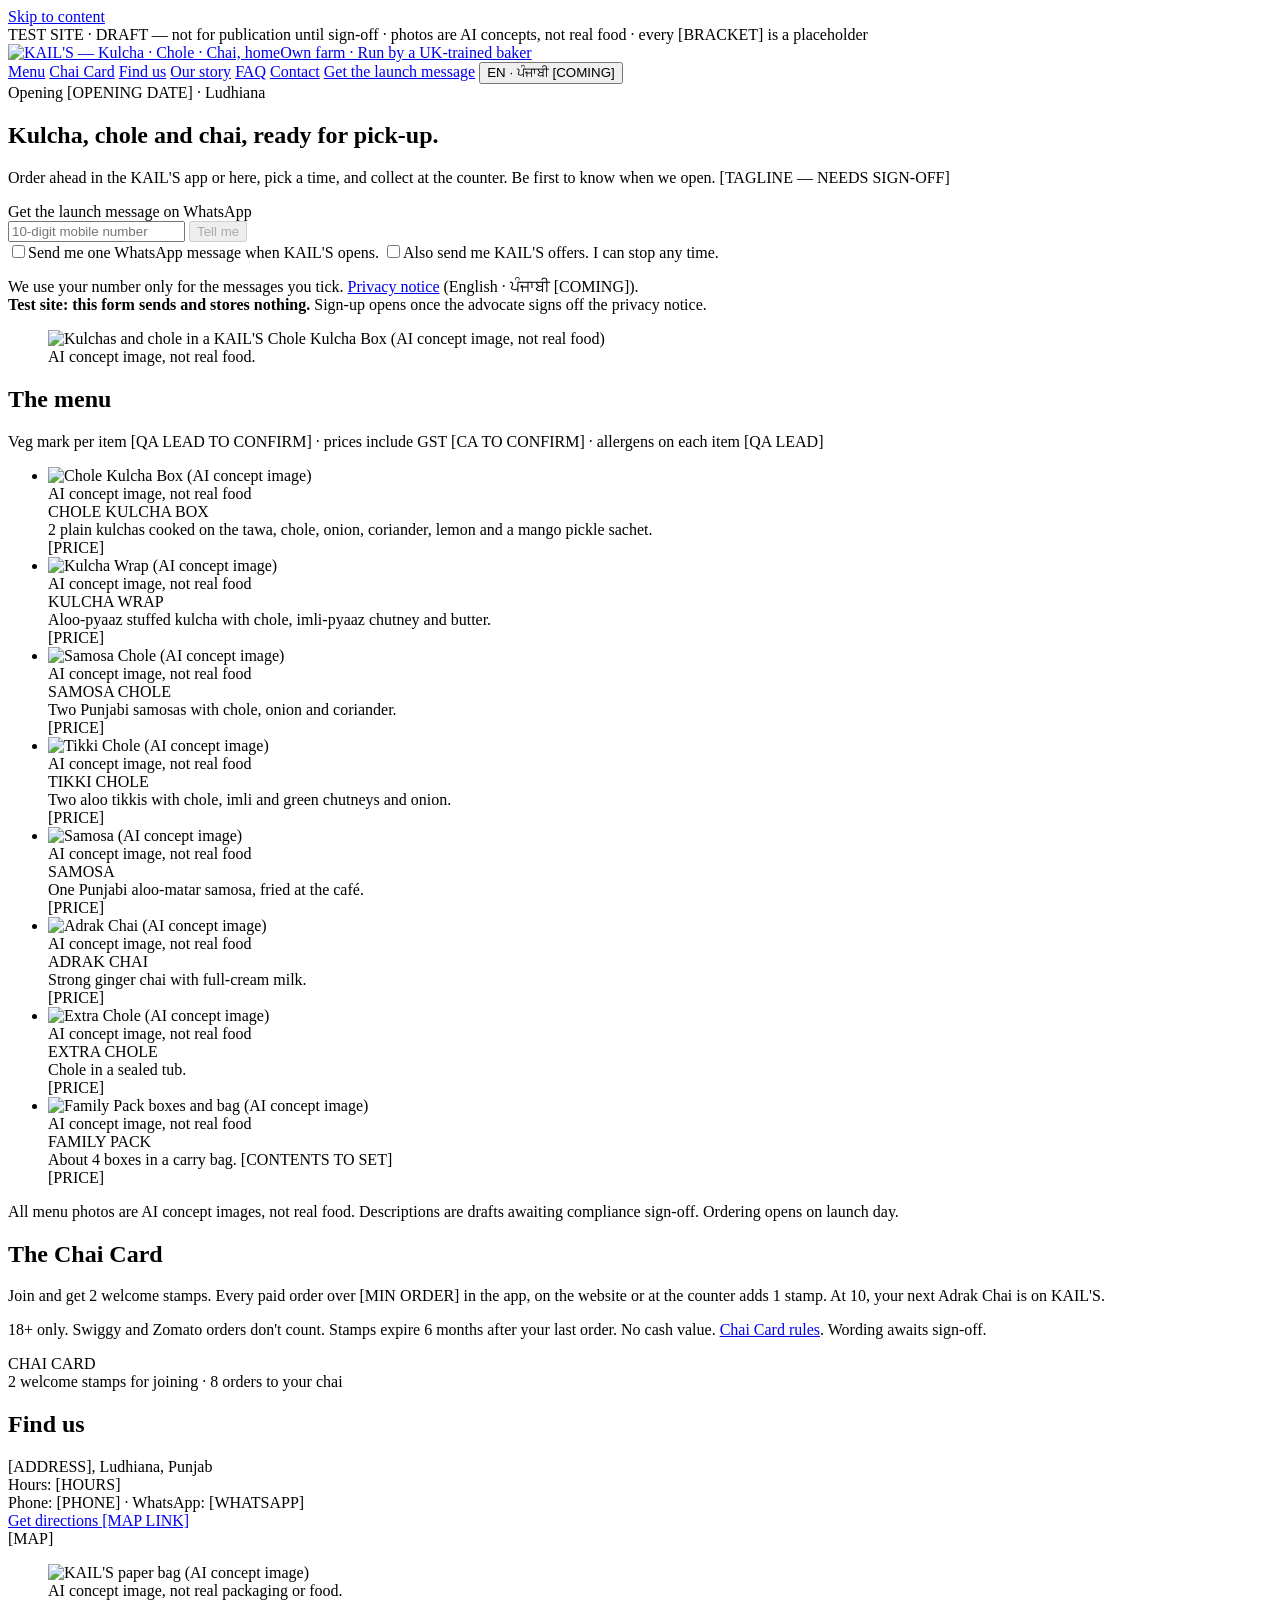
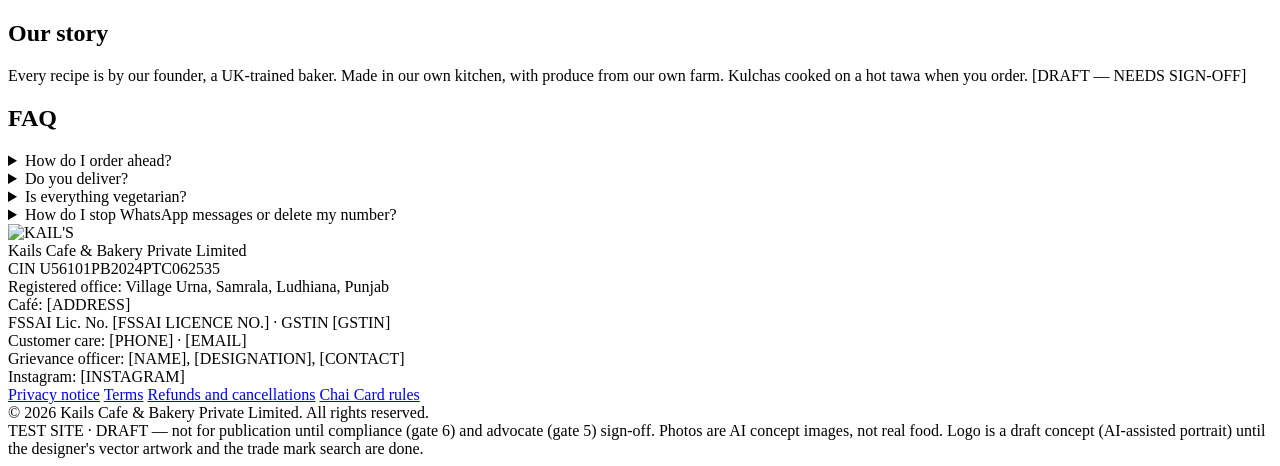
==== docs/index.html @ 7a48d66f "Test site pages and icons (DRAFT)" ====
<!doctype html>
<html lang="en">
<head>
<meta charset="utf-8">
<meta name="viewport" content="width=device-width, initial-scale=1">
<meta name="robots" content="noindex, nofollow">
<title>KAIL'S · Kulcha · Chole · Chai — coming soon (TEST SITE, DRAFT)</title>
<meta name="description" content="KAIL'S test site. Draft, not for publication.">
<meta property="og:site_name" content="KAIL'S">
<meta property="og:title" content="KAIL'S · Kulcha · Chole · Chai">
<meta name="theme-color" content="#17140F">
<meta property="og:image" content="img/og-kails.png">
<meta property="og:description" content="Coming soon to Ludhiana. Test site, draft.">
<link rel="icon" href="favicon-32.png" type="image/png" sizes="32x32">
<link rel="apple-touch-icon" href="apple-touch-icon.png">
<link rel="preload" href="fonts/josefin-sans-latin-700-normal.woff2" as="font" type="font/woff2" crossorigin>
<link rel="preload" href="fonts/jost-latin-400-normal.woff2" as="font" type="font/woff2" crossorigin>
<link rel="preload" as="image" type="image/webp" imagesrcset="img/chole-kulcha-box-v5-600.webp 600w, img/chole-kulcha-box-v5-800.webp 800w, img/chole-kulcha-box-v5-1200.webp 1200w" imagesizes="(max-width: 900px) 92vw, 560px" fetchpriority="high">
<link rel="stylesheet" href="css/site.css">
</head>
<body>
<a class="skip" href="#main">Skip to content</a>

<div class="draft-bar" role="note">TEST SITE · DRAFT — not for publication until sign-off · photos are AI concepts, not real food · every [BRACKET] is a placeholder</div>

<header class="site wrap">
  <a class="brand" href="index.html"><img src="img/logo-kails-header.webp" width="215" height="80" alt="KAIL'S — Kulcha · Chole · Chai, home"><span class="brand-line">Own farm · Run by a UK-trained baker</span></a>
  <nav class="main" aria-label="Main">
    <a href="#menu">Menu</a>
    <a href="#chai-card">Chai Card</a>
    <a href="#find-us">Find us</a>
    <a href="#story">Our story</a>
    <a href="#faq">FAQ</a>
    <a href="#contact">Contact</a>
    <a class="btn btn-head" href="#signup">Get the launch message</a>
    <button type="button" class="lang" aria-disabled="true" title="Punjabi pages come after a native speaker checks them">EN · <span class="pa" lang="pa">ਪੰਜਾਬੀ</span> [COMING]</button>
  </nav>
</header>

<main id="main">
<section id="top" class="hero wrap">
  <div class="copy">
    <div class="eyebrow">Opening <span class="ph">[OPENING DATE]</span> · Ludhiana</div>
    <h1>Kulcha, chole and chai, ready for pick-up.</h1>
    <p class="lede">Order ahead in the KAIL'S app or here, pick a time, and collect at the counter. Be first to know when we open. <span class="ph">[TAGLINE — NEEDS SIGN-OFF]</span></p>

    <form class="signup" id="signup" novalidate>
      <button type="submit" disabled hidden aria-hidden="true" tabindex="-1"></button>
      <label class="head" for="mobile">Get the launch message on WhatsApp</label>
      <div class="row">
        <input id="mobile" type="tel" inputmode="tel" autocomplete="tel-national" placeholder="10-digit mobile number" aria-describedby="signup-notice">
        <button type="button" class="btn" id="signup-btn" disabled>Tell me</button>
      </div>
      <label class="check"><input type="checkbox" id="opt-launch"><span>Send me one WhatsApp message when KAIL'S opens.</span></label>
      <label class="check"><input type="checkbox" id="opt-offers"><span>Also send me KAIL'S offers. I can stop any time.</span></label>
      <p class="notice" id="signup-notice">We use your number only for the messages you tick. <a href="privacy.html">Privacy notice</a> (English · <span class="pa" lang="pa">ਪੰਜਾਬੀ</span> [COMING]).<br><strong>Test site: this form sends and stores nothing.</strong> Sign-up opens once the advocate signs off the privacy notice.</p>
      <div class="form-msg" id="form-msg" role="status" aria-live="polite" hidden></div>
    </form>
  </div>
  <figure>
    <img src="img/chole-kulcha-box-v5-1200.webp" srcset="img/chole-kulcha-box-v5-600.webp 600w, img/chole-kulcha-box-v5-800.webp 800w, img/chole-kulcha-box-v5-1200.webp 1200w" sizes="(max-width: 900px) 92vw, 560px" width="1200" height="900" alt="Kulchas and chole in a KAIL'S Chole Kulcha Box (AI concept image, not real food)" fetchpriority="high">
    <figcaption>AI concept image, not real food.</figcaption>
  </figure>
</section>

<section id="menu" class="band">
  <div class="wrap section">
    <div class="section-head">
      <h2>The menu</h2>
      <div class="legend"><span class="veg" aria-hidden="true"></span>Veg mark per item <span class="ph">[QA LEAD TO CONFIRM]</span> · prices include GST <span class="ph">[CA TO CONFIRM]</span> · allergens on each item <span class="ph">[QA LEAD]</span></div>
    </div>
    <ul class="menu-grid">
      <li class="item"><img src="img/chole-kulcha-box-v5-600.webp" width="600" height="450" loading="lazy" alt="Chole Kulcha Box (AI concept image)"><div class="ai-cap">AI concept image, not real food</div><div class="name">CHOLE KULCHA BOX</div><div class="desc">2 plain kulchas cooked on the tawa, chole, onion, coriander, lemon and a mango pickle sachet.</div><div class="price">[PRICE]</div></li>
      <li class="item"><img src="img/kulcha-wrap-v5-600.webp" width="600" height="450" loading="lazy" alt="Kulcha Wrap (AI concept image)"><div class="ai-cap">AI concept image, not real food</div><div class="name">KULCHA WRAP</div><div class="desc">Aloo-pyaaz stuffed kulcha with chole, imli-pyaaz chutney and butter.</div><div class="price">[PRICE]</div></li>
      <li class="item"><img src="img/samosa-chole-v5-600.webp" width="600" height="450" loading="lazy" alt="Samosa Chole (AI concept image)"><div class="ai-cap">AI concept image, not real food</div><div class="name">SAMOSA CHOLE</div><div class="desc">Two Punjabi samosas with chole, onion and coriander.</div><div class="price">[PRICE]</div></li>
      <li class="item"><img src="img/tikki-chole-v5-600.webp" width="600" height="450" loading="lazy" alt="Tikki Chole (AI concept image)"><div class="ai-cap">AI concept image, not real food</div><div class="name">TIKKI CHOLE</div><div class="desc">Two aloo tikkis with chole, imli and green chutneys and onion.</div><div class="price">[PRICE]</div></li>
      <li class="item"><img src="img/samosa-v5-600.webp" width="600" height="450" loading="lazy" alt="Samosa (AI concept image)"><div class="ai-cap">AI concept image, not real food</div><div class="name">SAMOSA</div><div class="desc">One Punjabi aloo-matar samosa, fried at the café.</div><div class="price">[PRICE]</div></li>
      <li class="item"><img src="img/adrak-chai-v5-600.webp" width="600" height="450" loading="lazy" alt="Adrak Chai (AI concept image)"><div class="ai-cap">AI concept image, not real food</div><div class="name">ADRAK CHAI</div><div class="desc">Strong ginger chai with full-cream milk.</div><div class="price">[PRICE]</div></li>
      <li class="item"><img src="img/extra-chole-v5-600.webp" width="600" height="450" loading="lazy" alt="Extra Chole (AI concept image)"><div class="ai-cap">AI concept image, not real food</div><div class="name">EXTRA CHOLE</div><div class="desc">Chole in a sealed tub.</div><div class="price">[PRICE]</div></li>
      <li class="item"><img src="img/family-pack-v5-600.webp" width="600" height="450" loading="lazy" alt="Family Pack boxes and bag (AI concept image)"><div class="ai-cap">AI concept image, not real food</div><div class="name">FAMILY PACK</div><div class="desc">About 4 boxes in a carry bag. [CONTENTS TO SET]</div><div class="price">[PRICE]</div></li>
    </ul>
    <p class="ai-note">All menu photos are AI concept images, not real food. Descriptions are drafts awaiting compliance sign-off. Ordering opens on launch day.</p>
  </div>
</section>

<section id="chai-card" class="wrap section">
  <div class="split">
    <div class="stack">
      <h2>The Chai Card</h2>
      <p class="body-lg">Join and get 2 welcome stamps. Every paid order over <span class="ph">[MIN ORDER]</span> in the app, on the website or at the counter adds 1 stamp. At 10, your next Adrak Chai is on KAIL'S.</p>
      <p class="small muted m0">18+ only. Swiggy and Zomato orders don't count. Stamps expire 6 months after your last order. No cash value. <a href="chai-card-rules.html">Chai Card rules</a>. Wording awaits sign-off.</p>
    </div>
    <div class="chai-card">
      <div class="title">CHAI CARD</div>
      <div class="stamps" role="img" aria-label="Example card: 2 of 10 stamps">
        <span class="on"></span><span class="on"></span><span></span><span></span><span></span>
        <span></span><span></span><span></span><span></span><span class="goal"></span>
      </div>
      <div class="fs14">2 welcome stamps for joining · 8 orders to your chai</div>
    </div>
  </div>
</section>

<section id="find-us" class="band">
  <div class="wrap section">
    <div class="split stretch">
      <div class="stack gap12">
        <h2>Find us</h2>
        <div class="body-lg"><span class="ph">[ADDRESS]</span>, Ludhiana, Punjab</div>
        <div class="body-lg">Hours: <span class="ph">[HOURS]</span></div>
        <div class="body-lg">Phone: <span class="ph">[PHONE]</span> · WhatsApp: <span class="ph">[WHATSAPP]</span></div>
        <a class="btn-outline" href="#find-us" aria-disabled="true">Get directions [MAP LINK]</a>
      </div>
      <div class="map-ph" role="img" aria-label="Map placeholder">[MAP]</div>
    </div>
  </div>
</section>

<section id="story" class="wrap section">
  <div class="split story">
    <figure class="story-fig">
      <img src="img/kails-bag-v5-440.webp" width="440" height="525" loading="lazy" alt="KAIL'S paper bag (AI concept image)">
      <figcaption>AI concept image, not real packaging or food.</figcaption>
    </figure>
    <div class="stack">
      <h2>Our story</h2>
      <p class="body-lg">Every recipe is by our founder, a UK-trained baker. Made in our own kitchen, with produce from our own farm. Kulchas cooked on a hot tawa when you order. <span class="ph">[DRAFT — NEEDS SIGN-OFF]</span></p>
    </div>
  </div>
</section>

<section id="faq" class="band no-bottom">
  <div class="wrap section gap8">
    <h2 class="mb8">FAQ</h2>
    <details><summary>How do I order ahead?</summary><p>From launch day: pick your food in the app or here, choose a pick-up time, pay by UPI or card, and collect with your order code.</p></details>
    <details><summary>Do you deliver?</summary><p>Delivery is on Swiggy and Zomato. Our own app is for pick-up.</p></details>
    <details><summary>Is everything vegetarian?</summary><p>[ANSWER — QA LEAD TO CONFIRM]</p></details>
    <details><summary>How do I stop WhatsApp messages or delete my number?</summary><p>[ANSWER — ADVOCATE TO CONFIRM, SEE PRIVACY NOTICE]</p></details>
  </div>
</section>
</main>

<footer id="contact" class="site">
  <div class="wrap cols">
    <div>
      <img class="foot-logo" src="img/logo-kails-footer.webp" width="215" height="80" alt="KAIL'S">
      <div>Kails Cafe &amp; Bakery Private Limited</div>
      <div>CIN U56101PB2024PTC062535</div>
      <div>Registered office: Village Urna, Samrala, Ludhiana, Punjab</div>
      <div>Café: <span class="ph">[ADDRESS]</span></div>
      <div>FSSAI Lic. No. <span class="ph">[FSSAI LICENCE NO.]</span> · GSTIN <span class="ph">[GSTIN]</span></div>
    </div>
    <div>
      <div>Customer care: <span class="ph">[PHONE]</span> · <span class="ph">[EMAIL]</span></div>
      <div>Grievance officer: <span class="ph">[NAME]</span>, <span class="ph">[DESIGNATION]</span>, <span class="ph">[CONTACT]</span></div>
      <div>Instagram: <span class="ph">[INSTAGRAM]</span></div>
    </div>
    <div>
      <a href="privacy.html">Privacy notice</a>
      <a href="terms.html">Terms</a>
      <a href="refunds.html">Refunds and cancellations</a>
      <a href="chai-card-rules.html">Chai Card rules</a>
    </div>
  </div>
  <div class="wrap legal-line">© 2026 Kails Cafe &amp; Bakery Private Limited. All rights reserved.<br>TEST SITE · DRAFT — not for publication until compliance (gate 6) and advocate (gate 5) sign-off. Photos are AI concept images, not real food. Logo is a draft concept (AI-assisted portrait) until the designer's vector artwork and the trade mark search are done.</div>
</footer>

<script src="js/site.js" defer></script>
</body>
</html>
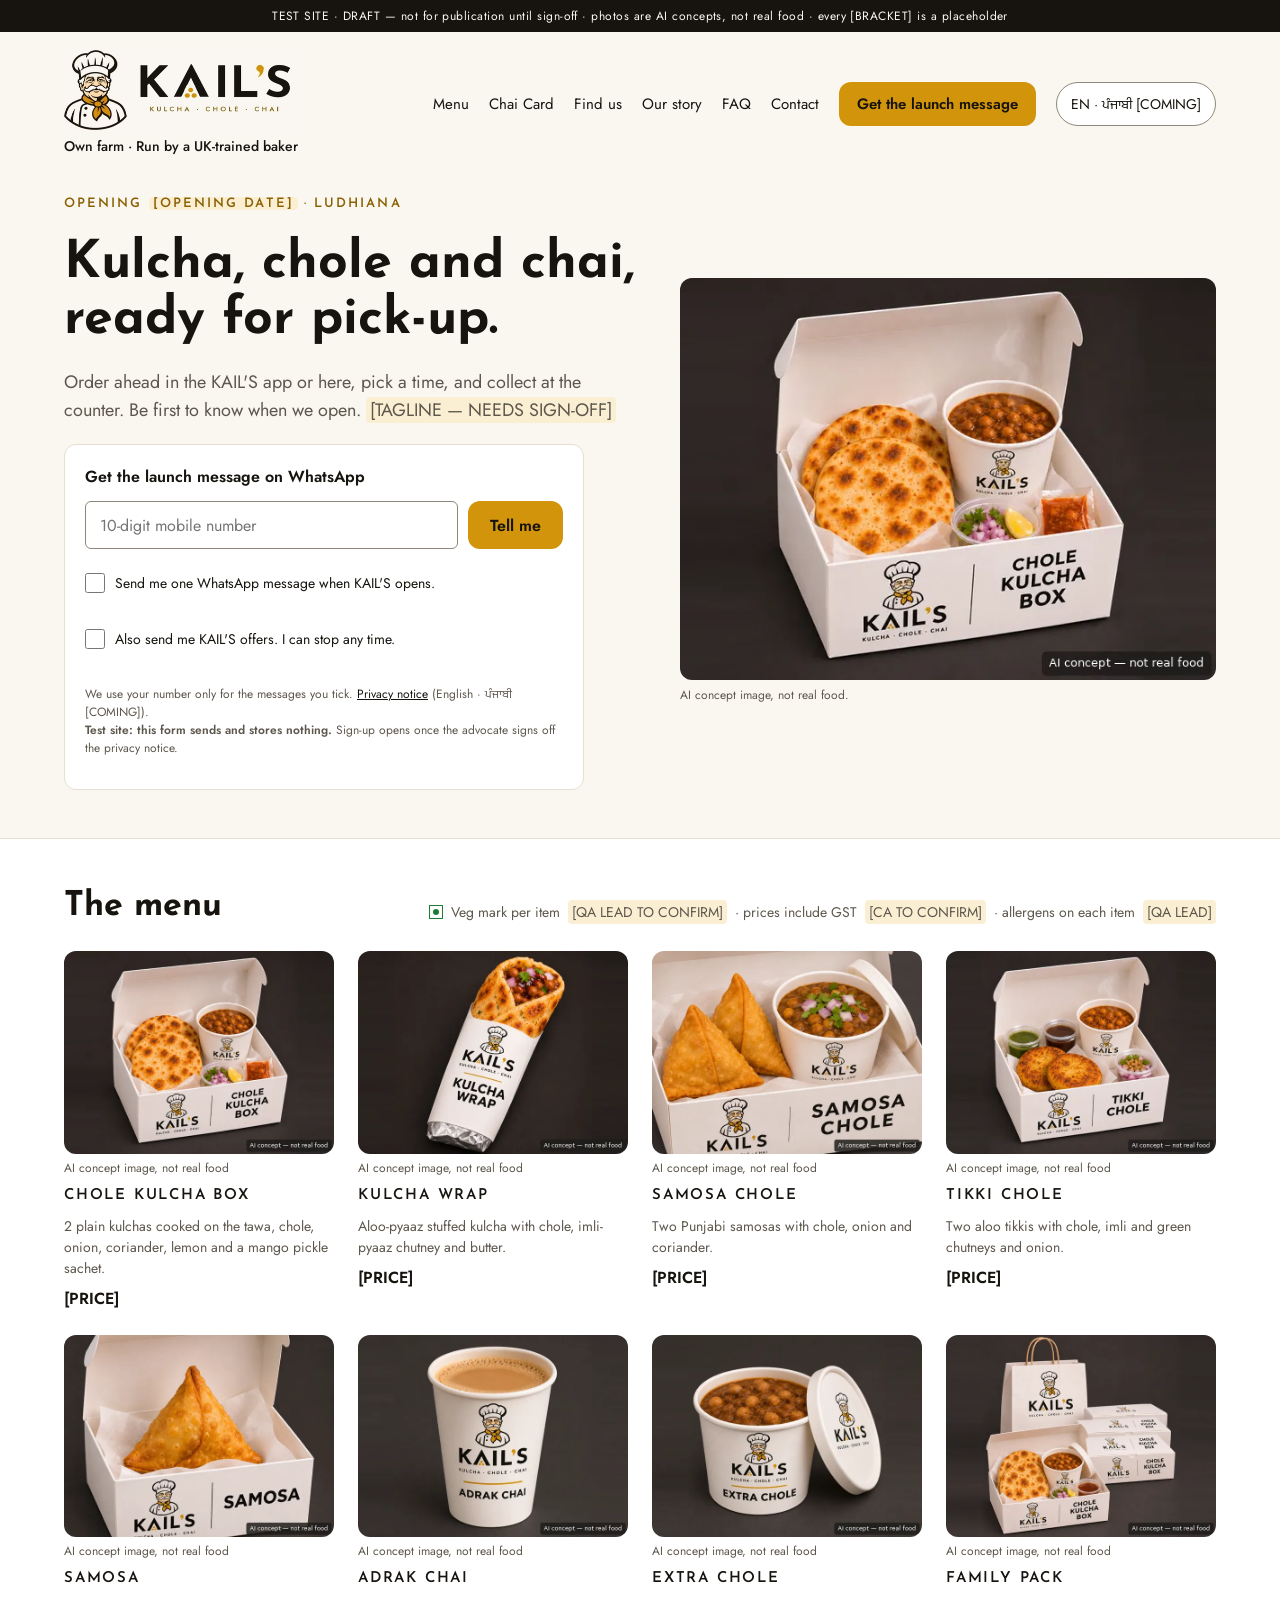
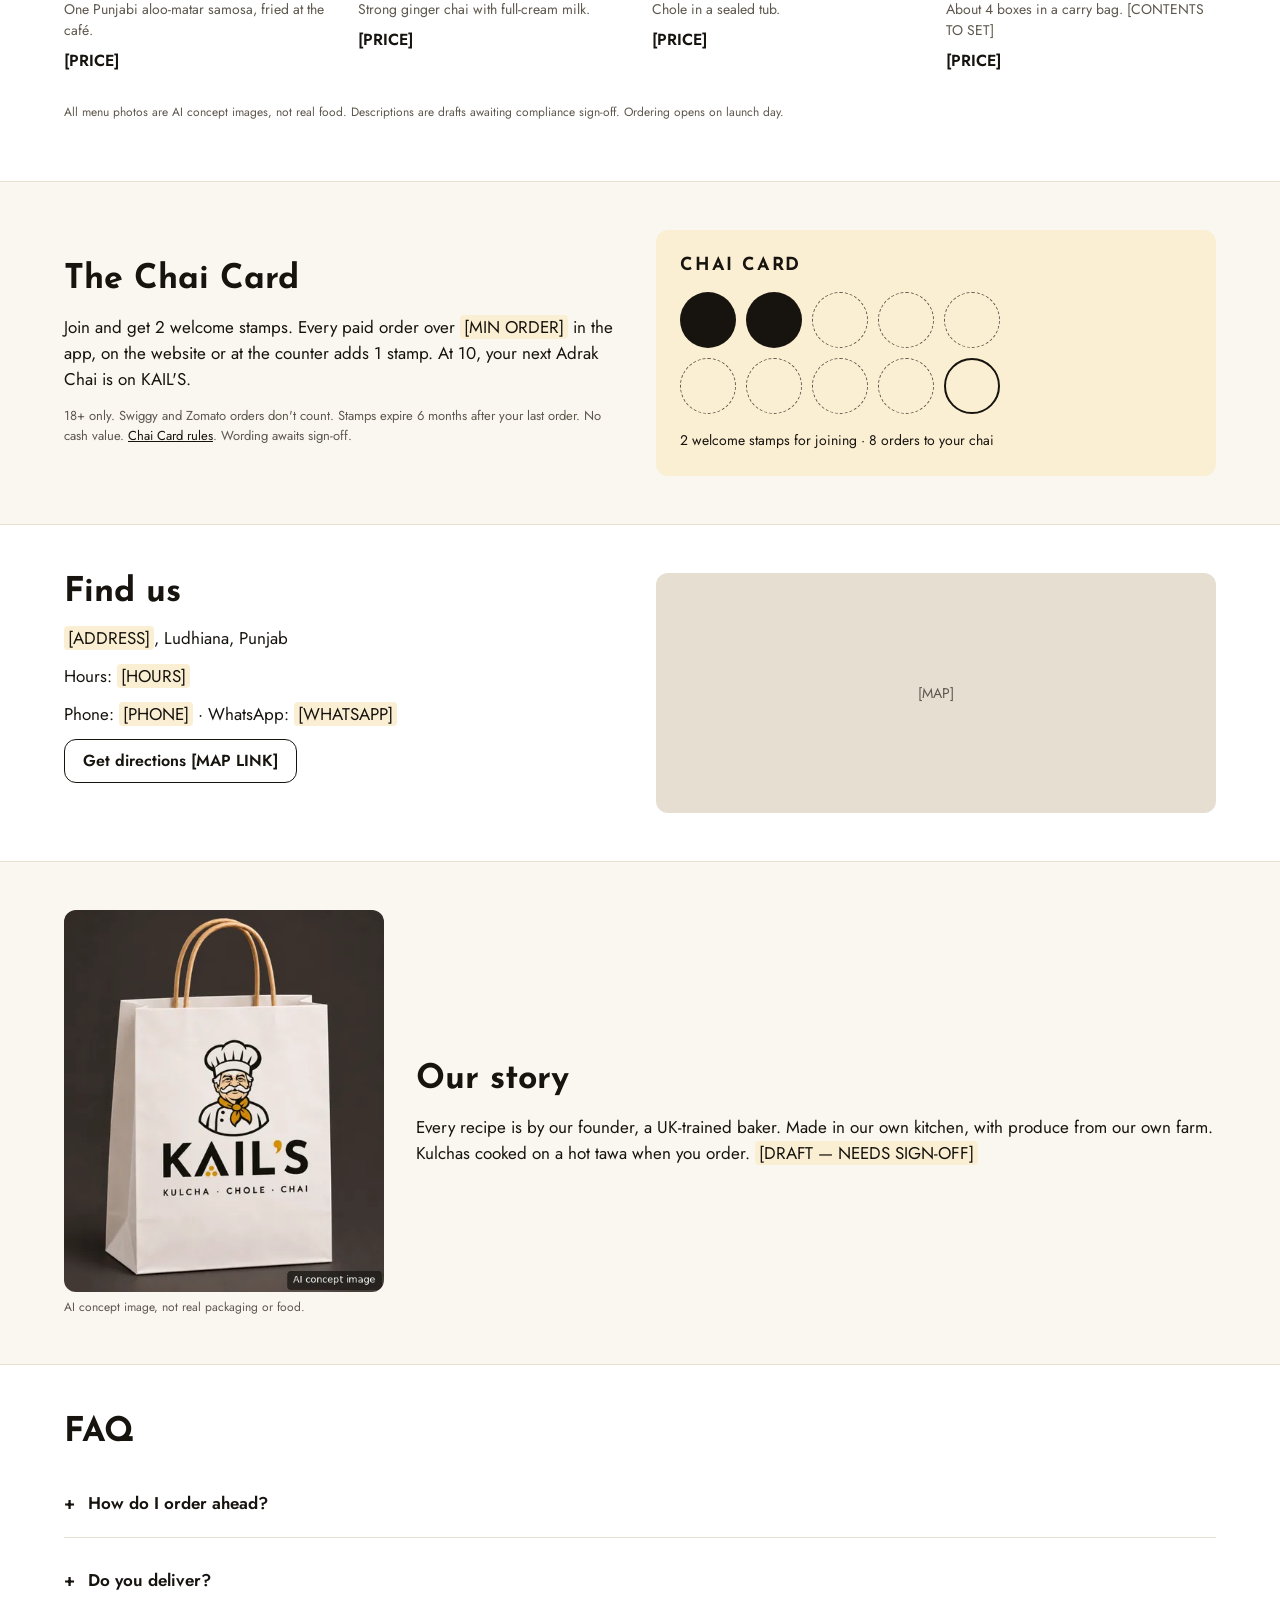
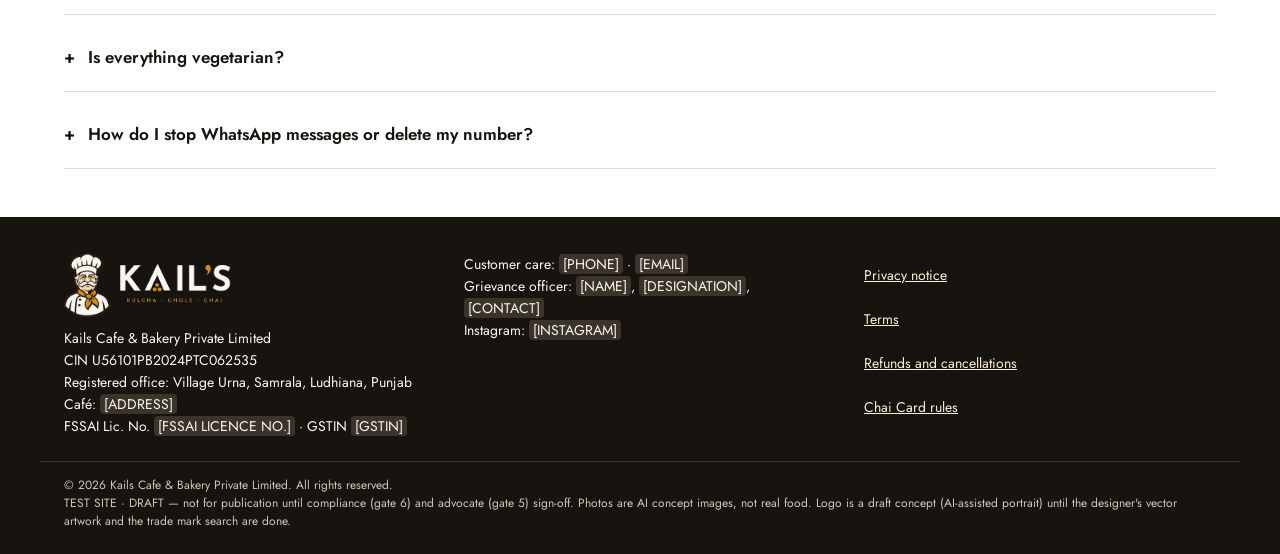
==== commit bd5fb1c7: "Home page uses v6 photos" ====
--- a/docs/index.html
+++ b/docs/index.html
@@ -15,7 +15,7 @@
 <link rel="apple-touch-icon" href="apple-touch-icon.png">
 <link rel="preload" href="fonts/josefin-sans-latin-700-normal.woff2" as="font" type="font/woff2" crossorigin>
 <link rel="preload" href="fonts/jost-latin-400-normal.woff2" as="font" type="font/woff2" crossorigin>
-<link rel="preload" as="image" type="image/webp" imagesrcset="img/chole-kulcha-box-v5-600.webp 600w, img/chole-kulcha-box-v5-800.webp 800w, img/chole-kulcha-box-v5-1200.webp 1200w" imagesizes="(max-width: 900px) 92vw, 560px" fetchpriority="high">
+<link rel="preload" as="image" type="image/webp" imagesrcset="img/chole-kulcha-box-v6-600.webp 600w, img/chole-kulcha-box-v6-800.webp 800w, img/chole-kulcha-box-v6-1200.webp 1200w" imagesizes="(max-width: 900px) 92vw, 560px" fetchpriority="high">
 <link rel="stylesheet" href="css/site.css">
 </head>
 <body>
@@ -58,7 +58,7 @@
     </form>
   </div>
   <figure>
-    <img src="img/chole-kulcha-box-v5-1200.webp" srcset="img/chole-kulcha-box-v5-600.webp 600w, img/chole-kulcha-box-v5-800.webp 800w, img/chole-kulcha-box-v5-1200.webp 1200w" sizes="(max-width: 900px) 92vw, 560px" width="1200" height="900" alt="Kulchas and chole in a KAIL'S Chole Kulcha Box (AI concept image, not real food)" fetchpriority="high">
+    <img src="img/chole-kulcha-box-v6-1200.webp" srcset="img/chole-kulcha-box-v6-600.webp 600w, img/chole-kulcha-box-v6-800.webp 800w, img/chole-kulcha-box-v6-1200.webp 1200w" sizes="(max-width: 900px) 92vw, 560px" width="1200" height="900" alt="Kulchas and chole in a KAIL'S Chole Kulcha Box (AI concept image, not real food)" fetchpriority="high">
     <figcaption>AI concept image, not real food.</figcaption>
   </figure>
 </section>
@@ -70,10 +70,10 @@
       <div class="legend"><span class="veg" aria-hidden="true"></span>Veg mark per item <span class="ph">[QA LEAD TO CONFIRM]</span> · prices include GST <span class="ph">[CA TO CONFIRM]</span> · allergens on each item <span class="ph">[QA LEAD]</span></div>
     </div>
     <ul class="menu-grid">
-      <li class="item"><img src="img/chole-kulcha-box-v5-600.webp" width="600" height="450" loading="lazy" alt="Chole Kulcha Box (AI concept image)"><div class="ai-cap">AI concept image, not real food</div><div class="name">CHOLE KULCHA BOX</div><div class="desc">2 plain kulchas cooked on the tawa, chole, onion, coriander, lemon and a mango pickle sachet.</div><div class="price">[PRICE]</div></li>
-      <li class="item"><img src="img/kulcha-wrap-v5-600.webp" width="600" height="450" loading="lazy" alt="Kulcha Wrap (AI concept image)"><div class="ai-cap">AI concept image, not real food</div><div class="name">KULCHA WRAP</div><div class="desc">Aloo-pyaaz stuffed kulcha with chole, imli-pyaaz chutney and butter.</div><div class="price">[PRICE]</div></li>
+      <li class="item"><img src="img/chole-kulcha-box-v6-600.webp" width="600" height="450" loading="lazy" alt="Chole Kulcha Box (AI concept image)"><div class="ai-cap">AI concept image, not real food</div><div class="name">CHOLE KULCHA BOX</div><div class="desc">2 plain kulchas cooked on the tawa, chole, onion, coriander, lemon and a mango pickle sachet.</div><div class="price">[PRICE]</div></li>
+      <li class="item"><img src="img/kulcha-wrap-v6-600.webp" width="600" height="450" loading="lazy" alt="Kulcha Wrap (AI concept image)"><div class="ai-cap">AI concept image, not real food</div><div class="name">KULCHA WRAP</div><div class="desc">Aloo-pyaaz stuffed kulcha with chole, imli-pyaaz chutney and butter.</div><div class="price">[PRICE]</div></li>
       <li class="item"><img src="img/samosa-chole-v5-600.webp" width="600" height="450" loading="lazy" alt="Samosa Chole (AI concept image)"><div class="ai-cap">AI concept image, not real food</div><div class="name">SAMOSA CHOLE</div><div class="desc">Two Punjabi samosas with chole, onion and coriander.</div><div class="price">[PRICE]</div></li>
-      <li class="item"><img src="img/tikki-chole-v5-600.webp" width="600" height="450" loading="lazy" alt="Tikki Chole (AI concept image)"><div class="ai-cap">AI concept image, not real food</div><div class="name">TIKKI CHOLE</div><div class="desc">Two aloo tikkis with chole, imli and green chutneys and onion.</div><div class="price">[PRICE]</div></li>
+      <li class="item"><img src="img/tikki-chole-v6-600.webp" width="600" height="450" loading="lazy" alt="Tikki Chole (AI concept image)"><div class="ai-cap">AI concept image, not real food</div><div class="name">TIKKI CHOLE</div><div class="desc">Two aloo tikkis with chole, imli and green chutneys and onion.</div><div class="price">[PRICE]</div></li>
       <li class="item"><img src="img/samosa-v5-600.webp" width="600" height="450" loading="lazy" alt="Samosa (AI concept image)"><div class="ai-cap">AI concept image, not real food</div><div class="name">SAMOSA</div><div class="desc">One Punjabi aloo-matar samosa, fried at the café.</div><div class="price">[PRICE]</div></li>
       <li class="item"><img src="img/adrak-chai-v5-600.webp" width="600" height="450" loading="lazy" alt="Adrak Chai (AI concept image)"><div class="ai-cap">AI concept image, not real food</div><div class="name">ADRAK CHAI</div><div class="desc">Strong ginger chai with full-cream milk.</div><div class="price">[PRICE]</div></li>
       <li class="item"><img src="img/extra-chole-v5-600.webp" width="600" height="450" loading="lazy" alt="Extra Chole (AI concept image)"><div class="ai-cap">AI concept image, not real food</div><div class="name">EXTRA CHOLE</div><div class="desc">Chole in a sealed tub.</div><div class="price">[PRICE]</div></li>
--- a/docs/css/site.css
+++ b/docs/css/site.css
@@ -0,0 +1,154 @@
+/* KAIL'S Phase 2 coming-soon site. Tokens from the KAIL'S design system (PROVISIONAL, 27 Nov 2026). */
+@font-face{font-family:"Josefin Sans";font-weight:600;font-display:swap;src:url(../fonts/josefin-sans-latin-600-normal.woff2) format("woff2")}
+@font-face{font-family:"Josefin Sans";font-weight:700;font-display:swap;src:url(../fonts/josefin-sans-latin-700-normal.woff2) format("woff2")}
+@font-face{font-family:"Jost";font-weight:400;font-display:swap;src:url(../fonts/jost-latin-400-normal.woff2) format("woff2")}
+@font-face{font-family:"Jost";font-weight:500;font-display:swap;src:url(../fonts/jost-latin-500-normal.woff2) format("woff2")}
+@font-face{font-family:"Jost";font-weight:600;font-display:swap;src:url(../fonts/jost-latin-600-normal.woff2) format("woff2")}
+@font-face{font-family:"Mukta Mahee";font-weight:400;font-display:swap;src:url(../fonts/mukta-mahee-gurmukhi-400-normal.woff2) format("woff2")}
+@font-face{font-family:"Mukta Mahee";font-weight:600;font-display:swap;src:url(../fonts/mukta-mahee-gurmukhi-600-normal.woff2) format("woff2")}
+
+:root{
+  --paper:#FAF7F1; --card:#FFFFFF; --ink:#17140F; --ink-muted:#5E574D;
+  --mustard:#D2940A; --mustard-ink:#8A5F00; --mustard-tint:#FBEFD3;
+  --terracotta:#B5482A; --veg-green:#1E7B34; --error:#B3261E;
+  --line:#E6DED1; --control-border:#8F877B;
+  --display:"Josefin Sans","Jost",system-ui,sans-serif;
+  --sans:"Jost",system-ui,sans-serif;
+  --gurmukhi:"Mukta Mahee","Noto Sans Gurmukhi",sans-serif;
+  --r-sm:6px; --r-md:12px; --r-pill:999px;
+}
+*{box-sizing:border-box}
+html{scroll-behavior:smooth}
+body{margin:0;background:var(--paper);color:var(--ink);font-family:var(--sans);font-size:16px;line-height:24px}
+img{max-width:100%;height:auto;display:block}
+a{color:var(--ink)}
+:focus-visible{outline:2px solid var(--ink);outline-offset:2px}
+.pa{font-family:var(--gurmukhi)}
+.wrap{max-width:1200px;margin:0 auto;padding:0 24px}
+.skip{position:absolute;left:-999px;top:0;background:var(--ink);color:var(--paper);padding:10px 14px;z-index:10}
+.skip:focus{left:8px}
+
+.draft-bar{background:var(--ink);color:var(--paper);font-size:12px;line-height:18px;letter-spacing:.04em;text-align:center;padding:7px 12px}
+
+header.site{display:flex;flex-wrap:wrap;gap:12px 16px;align-items:center;justify-content:space-between;padding-top:18px;padding-bottom:18px}
+.brand{text-decoration:none;display:flex;flex-direction:column}
+.brand img{display:block;height:80px;width:auto}
+.brand-line{font-family:var(--sans);font-weight:500;font-size:14px;color:var(--ink);margin-top:4px;white-space:nowrap}
+footer.site .foot-logo{display:block;height:64px;width:auto;margin-bottom:10px}
+.brand .word{font-family:var(--display);font-weight:700;font-size:32px;line-height:32px}
+.brand .rule{width:80px;height:3px;background:var(--mustard);margin-top:4px}
+.brand .tag{font-family:var(--display);font-weight:600;font-size:10px;letter-spacing:.16em;color:var(--mustard-ink);margin-top:4px}
+nav.main{display:flex;flex-wrap:wrap;gap:0 20px;align-items:center;font-size:15px}
+nav.main a{text-decoration:none;min-height:44px;display:inline-flex;align-items:center}
+nav.main a:hover{text-decoration:underline}
+nav.main a.btn-head{display:inline-flex;align-items:center;height:44px;padding:0 18px;text-decoration:none;font-size:15px}
+nav.main a.btn-head:hover{text-decoration:none;filter:brightness(1.05)}
+.lang{font-family:inherit;min-height:44px;border:1px solid var(--control-border);border-radius:var(--r-pill);background:var(--card);padding:0 14px;font-size:14px;color:var(--ink);cursor:not-allowed}
+
+.founder-line{font-family:var(--display);font-weight:600;font-size:14px;letter-spacing:.12em;text-transform:uppercase;color:var(--ink);margin:10px 0 0}
+.founder-line .ph{display:table;margin-top:6px;font-size:11px;letter-spacing:.06em}
+.eyebrow{font-family:var(--display);font-weight:600;font-size:13px;letter-spacing:.16em;color:var(--mustard-ink);text-transform:uppercase}
+h1,h2{font-family:var(--display);font-weight:700;margin:0}
+h1{font-size:clamp(34px,7vw,52px);line-height:1.08}
+h2{font-size:34px;line-height:40px}
+.lede{margin:0;font-size:18px;line-height:28px;color:var(--ink-muted)}
+.muted{color:var(--ink-muted)}
+.small{font-size:13px;line-height:20px}
+.ph{background:var(--mustard-tint);padding:0 4px;border-radius:4px;white-space:nowrap}
+
+.hero{display:flex;flex-wrap:wrap;gap:40px;align-items:center;padding-top:16px;padding-bottom:48px}
+.hero .copy{flex:1 1 460px;min-width:0;display:flex;flex-direction:column;gap:20px}
+.hero figure{flex:1 1 420px;min-width:0;margin:0}
+.hero figure img{width:100%;aspect-ratio:4/3;object-fit:cover;border-radius:var(--r-md)}
+figcaption,.ai-note{font-size:12px;line-height:18px;color:var(--ink-muted);margin-top:6px}
+
+form.signup{background:var(--card);border:1px solid var(--line);border-radius:var(--r-md);padding:20px;display:flex;flex-direction:column;gap:12px;max-width:520px}
+form.signup .head{font-weight:600;font-size:16px}
+.row{display:flex;flex-wrap:wrap;gap:10px}
+.row input{font-family:inherit;flex:1 1 220px;min-width:0;height:48px;border:1px solid var(--control-border);border-radius:var(--r-sm);padding:0 14px;font-size:16px;background:var(--card);color:var(--ink)}
+.btn{font-family:inherit;height:48px;padding:0 22px;border-radius:var(--r-md);border:none;background:var(--mustard);color:var(--ink);font-weight:600;font-size:16px;cursor:pointer}
+.btn-outline{display:inline-flex;align-items:center;height:44px;padding:0 18px;border-radius:var(--r-md);border:1.5px solid var(--ink);text-decoration:none;font-weight:600;align-self:flex-start}
+.check{display:flex;gap:10px;align-items:center;min-height:44px;font-size:14px;line-height:20px}
+.check input{width:20px;height:20px;margin:0;accent-color:var(--ink);flex:0 0 auto}
+.notice{font-size:12px;line-height:18px;color:var(--ink-muted)}
+.form-msg{font-size:14px;line-height:20px;padding:10px 12px;border-radius:var(--r-sm);background:var(--mustard-tint)}
+.form-msg.err{background:#FBE9E7;color:var(--error)}
+
+.band{background:var(--card);border-top:1px solid var(--line);border-bottom:1px solid var(--line)}
+.section{padding-top:48px;padding-bottom:48px;display:flex;flex-direction:column;gap:24px}
+.section-head{display:flex;flex-wrap:wrap;justify-content:space-between;align-items:baseline;gap:8px}
+.legend{font-size:14px;color:var(--ink-muted);display:flex;align-items:center;gap:8px;flex-wrap:wrap}
+.veg{width:14px;height:14px;border:1.5px solid var(--veg-green);display:inline-flex;align-items:center;justify-content:center;flex:0 0 auto}
+.veg::after{content:"";width:6px;height:6px;border-radius:50%;background:var(--veg-green)}
+
+.menu-grid{display:grid;grid-template-columns:repeat(auto-fill,minmax(240px,1fr));gap:24px;list-style:none;margin:0;padding:0}
+.item{display:flex;flex-direction:column;gap:8px}
+.item img{width:100%;aspect-ratio:4/3;object-fit:cover;border-radius:var(--r-md);background:var(--line)}
+.item .name{font-family:var(--display);font-weight:600;font-size:15px;letter-spacing:.12em}
+.item .desc{font-size:14px;line-height:21px;color:var(--ink-muted)}
+.item .price{font-weight:600}
+
+.split{display:flex;flex-wrap:wrap;gap:32px;align-items:center}
+.split > *{flex:1 1 400px;min-width:0}
+.chai-card{background:var(--mustard-tint);border-radius:var(--r-md);padding:24px;display:flex;flex-direction:column;gap:14px}
+.chai-card .title{font-family:var(--display);font-weight:700;font-size:18px;letter-spacing:.1em}
+.stamps{display:grid;grid-template-columns:repeat(5,minmax(0,1fr));gap:10px;max-width:320px}
+.stamps span{aspect-ratio:1/1;border-radius:var(--r-pill);border:1.5px dashed var(--ink-muted)}
+.stamps span.on{background:var(--ink);border-color:var(--ink)}
+.stamps span.goal{border:2px solid var(--ink)}
+.map-ph{min-height:240px;border-radius:var(--r-md);background:var(--line);color:var(--ink-muted);display:flex;align-items:center;justify-content:center;font-size:14px}
+.story-fig{margin:0;flex:1 1 260px;max-width:320px}
+.story-fig img{width:100%;border-radius:var(--r-md)}
+
+details{border-bottom:1px solid var(--line);padding:12px 0}
+summary{font-size:17px;font-weight:600;cursor:pointer;min-height:44px;display:flex;align-items:center;gap:8px;list-style:none}
+summary::-webkit-details-marker{display:none}
+summary::before{content:"+" / "";font-weight:600;width:16px;flex:0 0 16px}
+details[open] summary::before{content:"\2212" / ""}
+details p{margin:8px 0 0;font-size:15px;color:var(--ink-muted)}
+
+footer.site{background:var(--ink);color:var(--paper)}
+footer.site .cols{display:flex;flex-wrap:wrap;gap:28px 48px;padding-top:36px;padding-bottom:24px;font-size:14px;line-height:22px}
+footer.site .cols > div{flex:1 1 240px;min-width:0}
+footer.site a{color:var(--mustard-tint);min-height:44px;display:flex;align-items:center}
+footer.site .word{font-family:var(--display);font-weight:700;font-size:24px}
+footer.site .rule{width:60px;height:3px;background:var(--mustard);margin:4px 0 10px}
+footer.site .ph{background:#3A342B;color:var(--paper)}
+footer.site .legal-line{border-top:1px solid #3A342B;padding-top:14px;padding-bottom:24px;font-size:12px;line-height:18px;color:#CFC6B8}
+
+/* Legal / info pages */
+.doc{max-width:760px;margin:0 auto;padding:32px 24px 64px}
+.doc h1{font-size:clamp(30px,6vw,40px);margin-bottom:12px}
+.doc h2{font-size:22px;line-height:28px;margin-top:28px}
+.doc .stamp{display:inline-block;background:var(--terracotta);color:#fff;font-size:12px;letter-spacing:.06em;padding:4px 10px;border-radius:var(--r-pill);margin-bottom:14px}
+
+@media (max-width:640px){
+  header.site{padding-top:12px;padding-bottom:6px}
+  .brand img{height:60px}
+  .brand-line{font-size:12px;margin-top:2px}
+  nav.main{gap:0 14px;font-size:14px}
+  nav.main a.btn-head{display:none} /* the sign-up form sits right below on phones */
+  h2{font-size:28px;line-height:34px}
+  .hero{gap:24px;padding-bottom:32px}
+  .section{padding-top:36px;padding-bottom:36px}
+}
+
+/* utility classes (replace inline styles so the CSP needs no 'unsafe-inline') */
+.stack{display:flex;flex-direction:column;gap:14px}
+.stack.gap12{gap:12px}
+.body-lg{margin:0;font-size:17px;line-height:26px}
+.m0{margin:0}
+.fs14{font-size:14px}
+.split.stretch{align-items:stretch}
+.band.no-bottom{border-bottom:none}
+.section.gap8{gap:8px}
+.mb8{margin-bottom:8px}
+.pt20{padding-top:20px}
+.ai-cap{font-size:12px;line-height:16px;color:var(--ink-muted);margin-top:-2px}
+.btn:disabled{opacity:.6;cursor:not-allowed}
+footer.site :focus-visible{outline-color:var(--paper)}
+@media (max-width:640px){
+  .wrap{padding:0 16px}
+  .ph{white-space:normal}
+  .doc{padding-left:16px;padding-right:16px}
+}
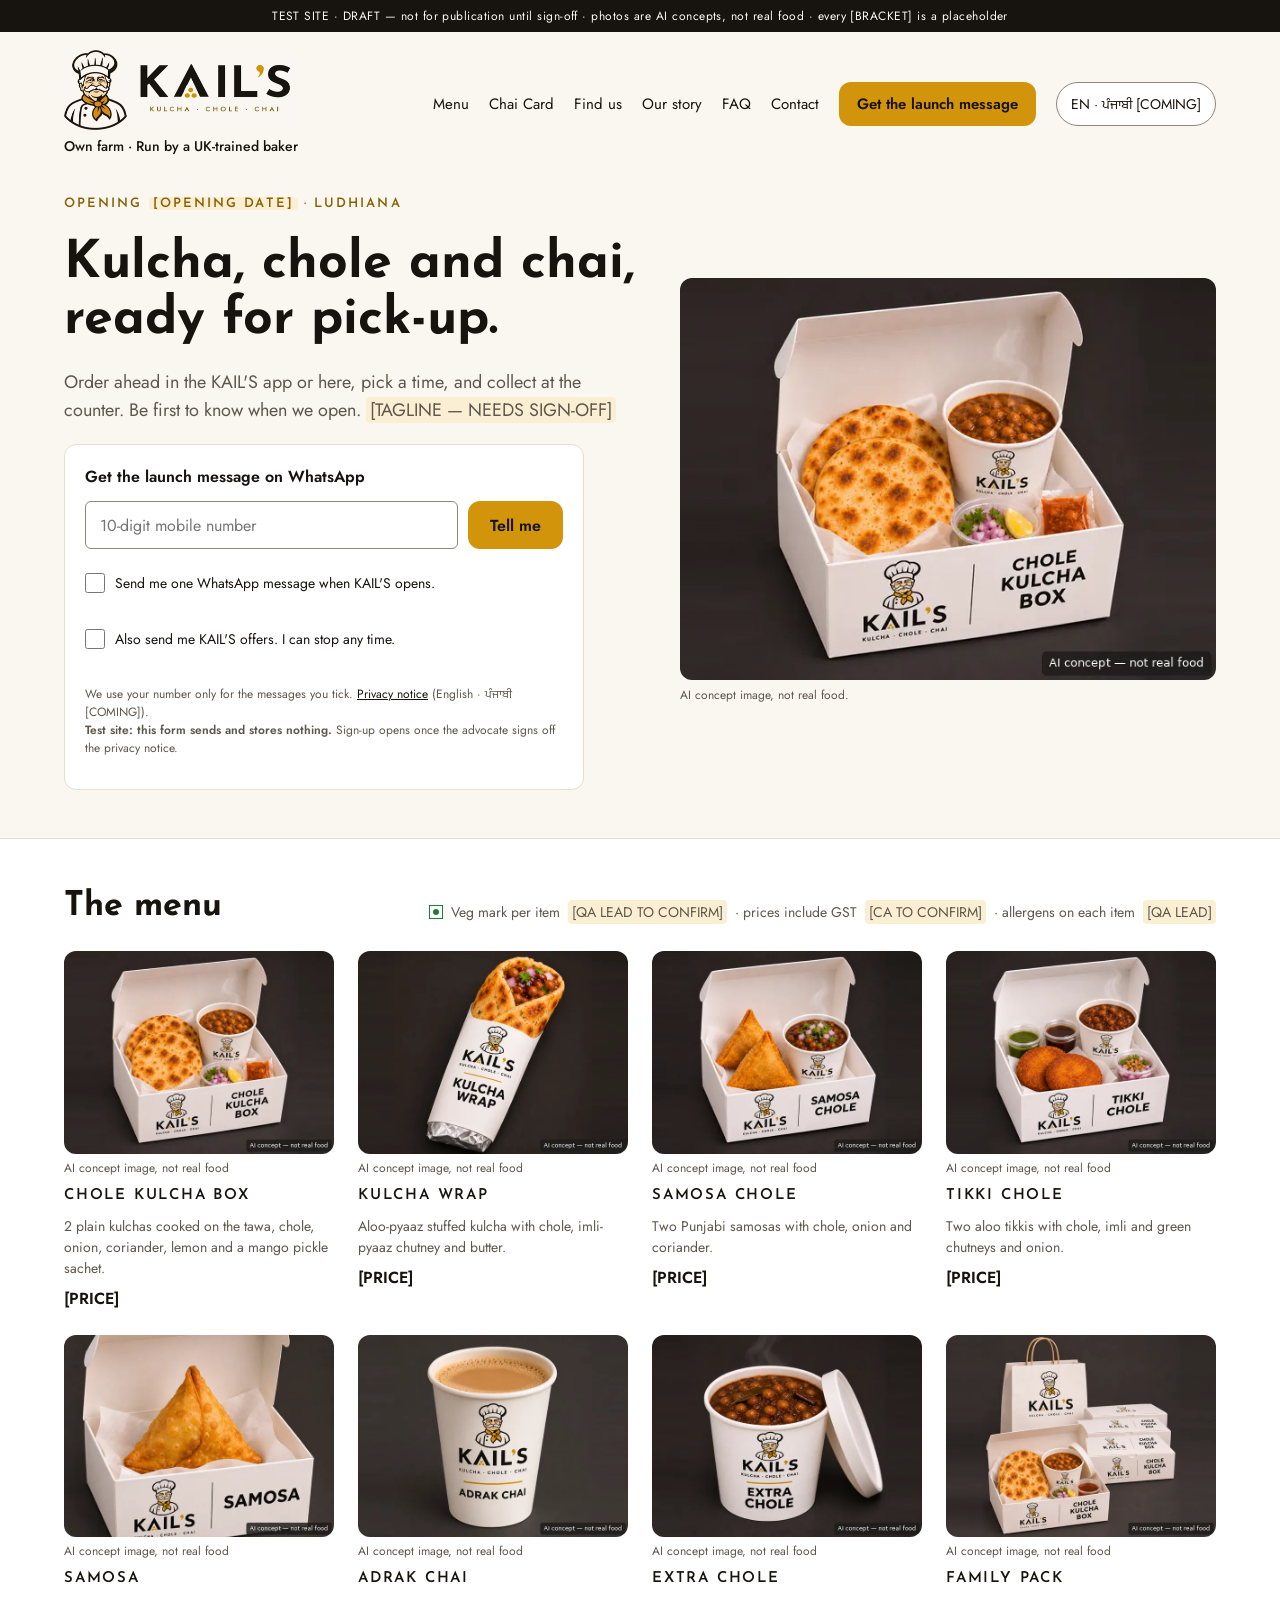
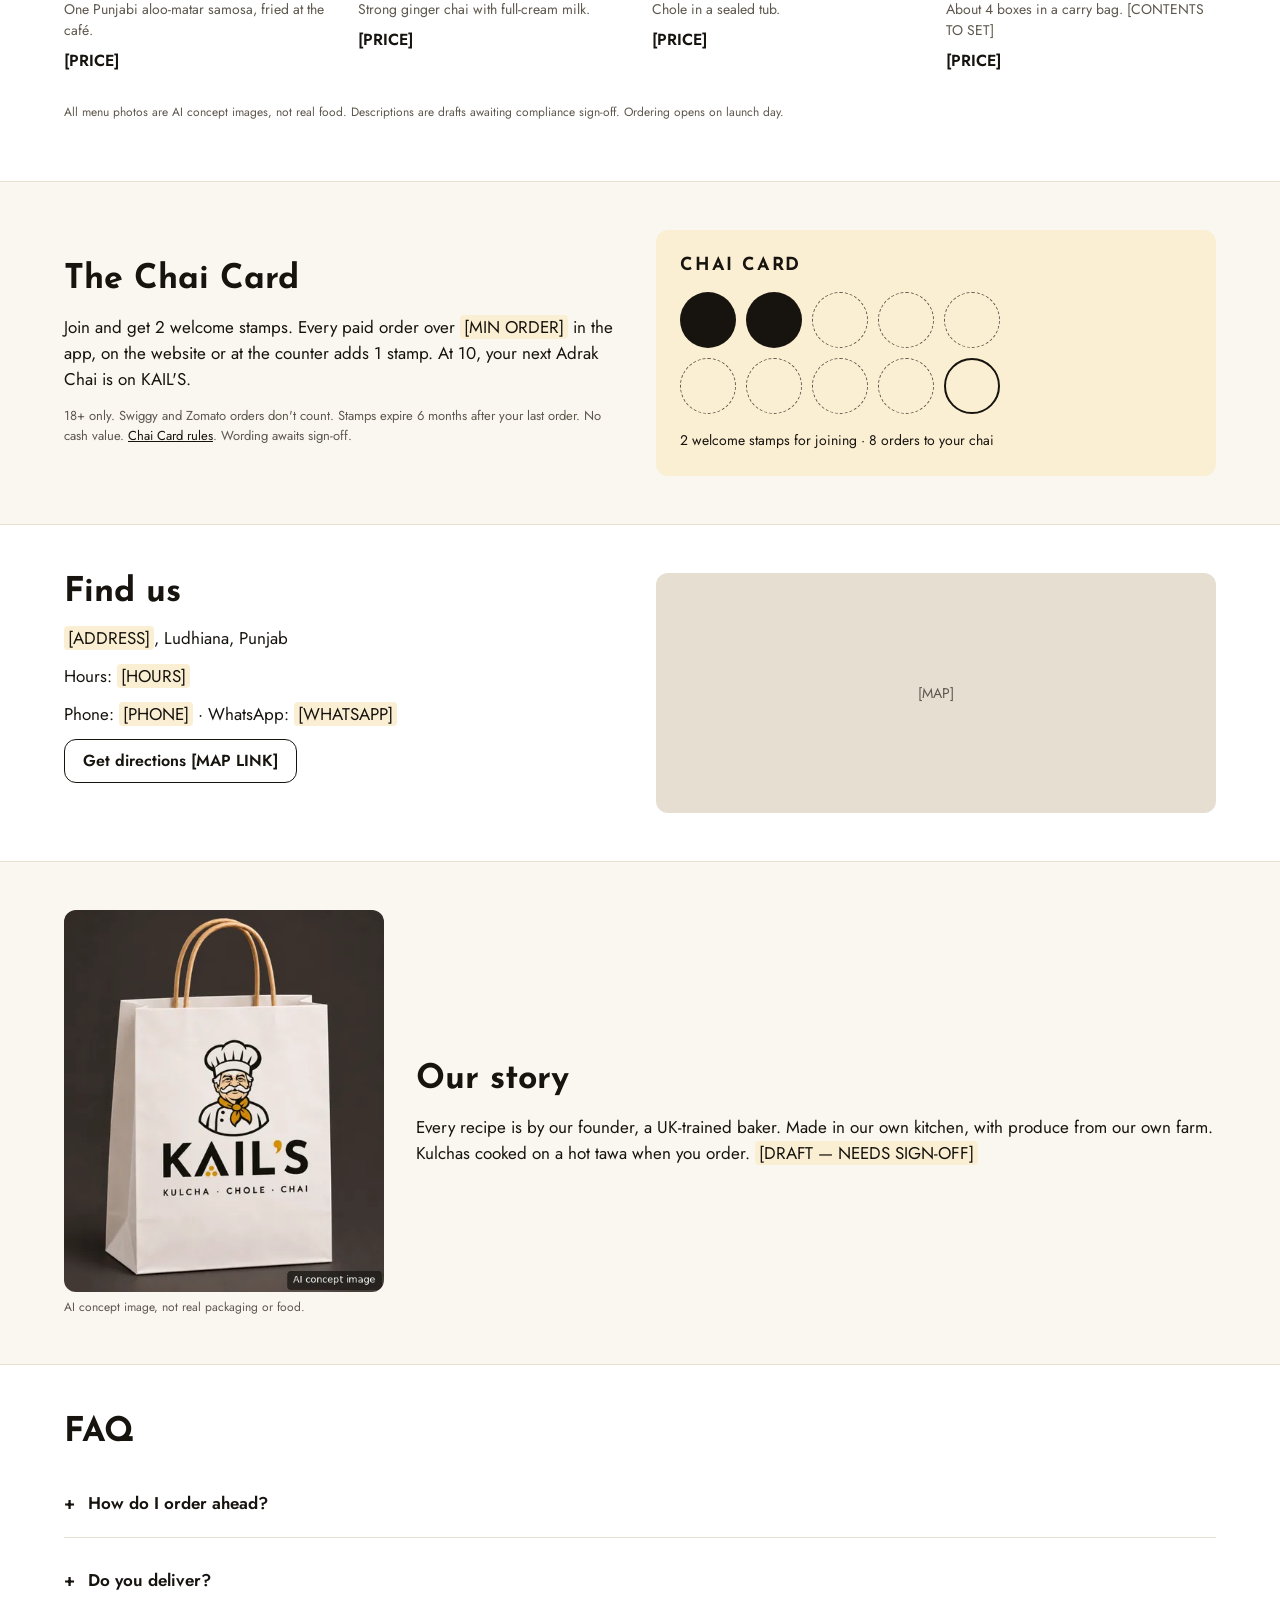
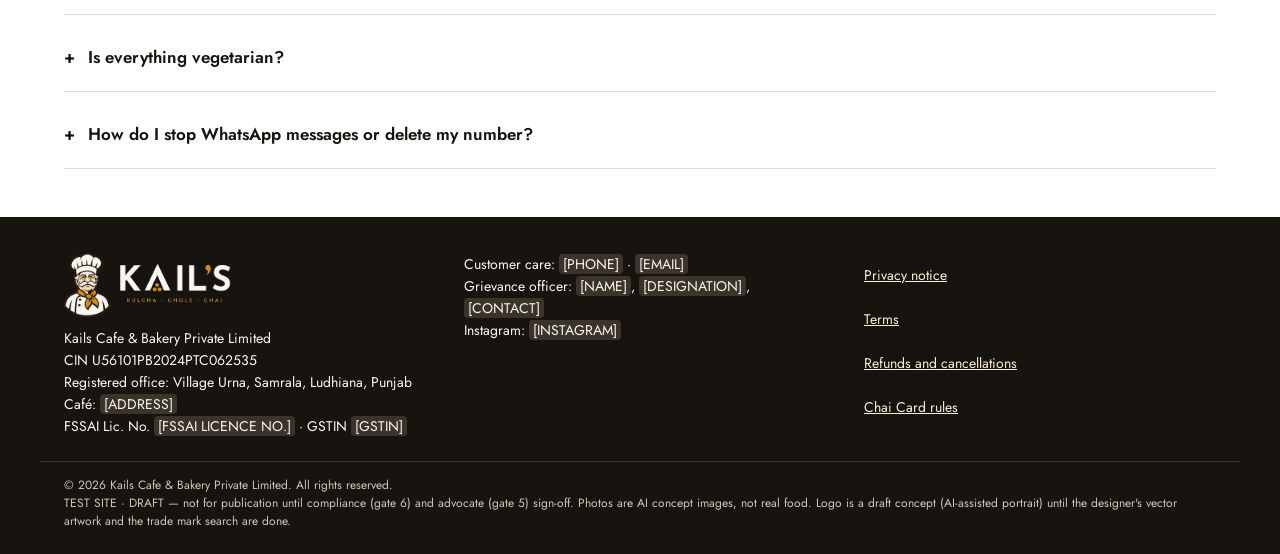
==== commit be6b5c50: "Home page uses v7 photos" ====
--- a/docs/index.html
+++ b/docs/index.html
@@ -72,11 +72,11 @@
     <ul class="menu-grid">
       <li class="item"><img src="img/chole-kulcha-box-v6-600.webp" width="600" height="450" loading="lazy" alt="Chole Kulcha Box (AI concept image)"><div class="ai-cap">AI concept image, not real food</div><div class="name">CHOLE KULCHA BOX</div><div class="desc">2 plain kulchas cooked on the tawa, chole, onion, coriander, lemon and a mango pickle sachet.</div><div class="price">[PRICE]</div></li>
       <li class="item"><img src="img/kulcha-wrap-v6-600.webp" width="600" height="450" loading="lazy" alt="Kulcha Wrap (AI concept image)"><div class="ai-cap">AI concept image, not real food</div><div class="name">KULCHA WRAP</div><div class="desc">Aloo-pyaaz stuffed kulcha with chole, imli-pyaaz chutney and butter.</div><div class="price">[PRICE]</div></li>
-      <li class="item"><img src="img/samosa-chole-v5-600.webp" width="600" height="450" loading="lazy" alt="Samosa Chole (AI concept image)"><div class="ai-cap">AI concept image, not real food</div><div class="name">SAMOSA CHOLE</div><div class="desc">Two Punjabi samosas with chole, onion and coriander.</div><div class="price">[PRICE]</div></li>
-      <li class="item"><img src="img/tikki-chole-v6-600.webp" width="600" height="450" loading="lazy" alt="Tikki Chole (AI concept image)"><div class="ai-cap">AI concept image, not real food</div><div class="name">TIKKI CHOLE</div><div class="desc">Two aloo tikkis with chole, imli and green chutneys and onion.</div><div class="price">[PRICE]</div></li>
+      <li class="item"><img src="img/samosa-chole-v7-600.webp" width="600" height="450" loading="lazy" alt="Samosa Chole (AI concept image)"><div class="ai-cap">AI concept image, not real food</div><div class="name">SAMOSA CHOLE</div><div class="desc">Two Punjabi samosas with chole, onion and coriander.</div><div class="price">[PRICE]</div></li>
+      <li class="item"><img src="img/tikki-chole-v7-600.webp" width="600" height="450" loading="lazy" alt="Tikki Chole (AI concept image)"><div class="ai-cap">AI concept image, not real food</div><div class="name">TIKKI CHOLE</div><div class="desc">Two aloo tikkis with chole, imli and green chutneys and onion.</div><div class="price">[PRICE]</div></li>
       <li class="item"><img src="img/samosa-v5-600.webp" width="600" height="450" loading="lazy" alt="Samosa (AI concept image)"><div class="ai-cap">AI concept image, not real food</div><div class="name">SAMOSA</div><div class="desc">One Punjabi aloo-matar samosa, fried at the café.</div><div class="price">[PRICE]</div></li>
       <li class="item"><img src="img/adrak-chai-v5-600.webp" width="600" height="450" loading="lazy" alt="Adrak Chai (AI concept image)"><div class="ai-cap">AI concept image, not real food</div><div class="name">ADRAK CHAI</div><div class="desc">Strong ginger chai with full-cream milk.</div><div class="price">[PRICE]</div></li>
-      <li class="item"><img src="img/extra-chole-v5-600.webp" width="600" height="450" loading="lazy" alt="Extra Chole (AI concept image)"><div class="ai-cap">AI concept image, not real food</div><div class="name">EXTRA CHOLE</div><div class="desc">Chole in a sealed tub.</div><div class="price">[PRICE]</div></li>
+      <li class="item"><img src="img/extra-chole-v7-600.webp" width="600" height="450" loading="lazy" alt="Extra Chole (AI concept image)"><div class="ai-cap">AI concept image, not real food</div><div class="name">EXTRA CHOLE</div><div class="desc">Chole in a sealed tub.</div><div class="price">[PRICE]</div></li>
       <li class="item"><img src="img/family-pack-v5-600.webp" width="600" height="450" loading="lazy" alt="Family Pack boxes and bag (AI concept image)"><div class="ai-cap">AI concept image, not real food</div><div class="name">FAMILY PACK</div><div class="desc">About 4 boxes in a carry bag. [CONTENTS TO SET]</div><div class="price">[PRICE]</div></li>
     </ul>
     <p class="ai-note">All menu photos are AI concept images, not real food. Descriptions are drafts awaiting compliance sign-off. Ordering opens on launch day.</p>
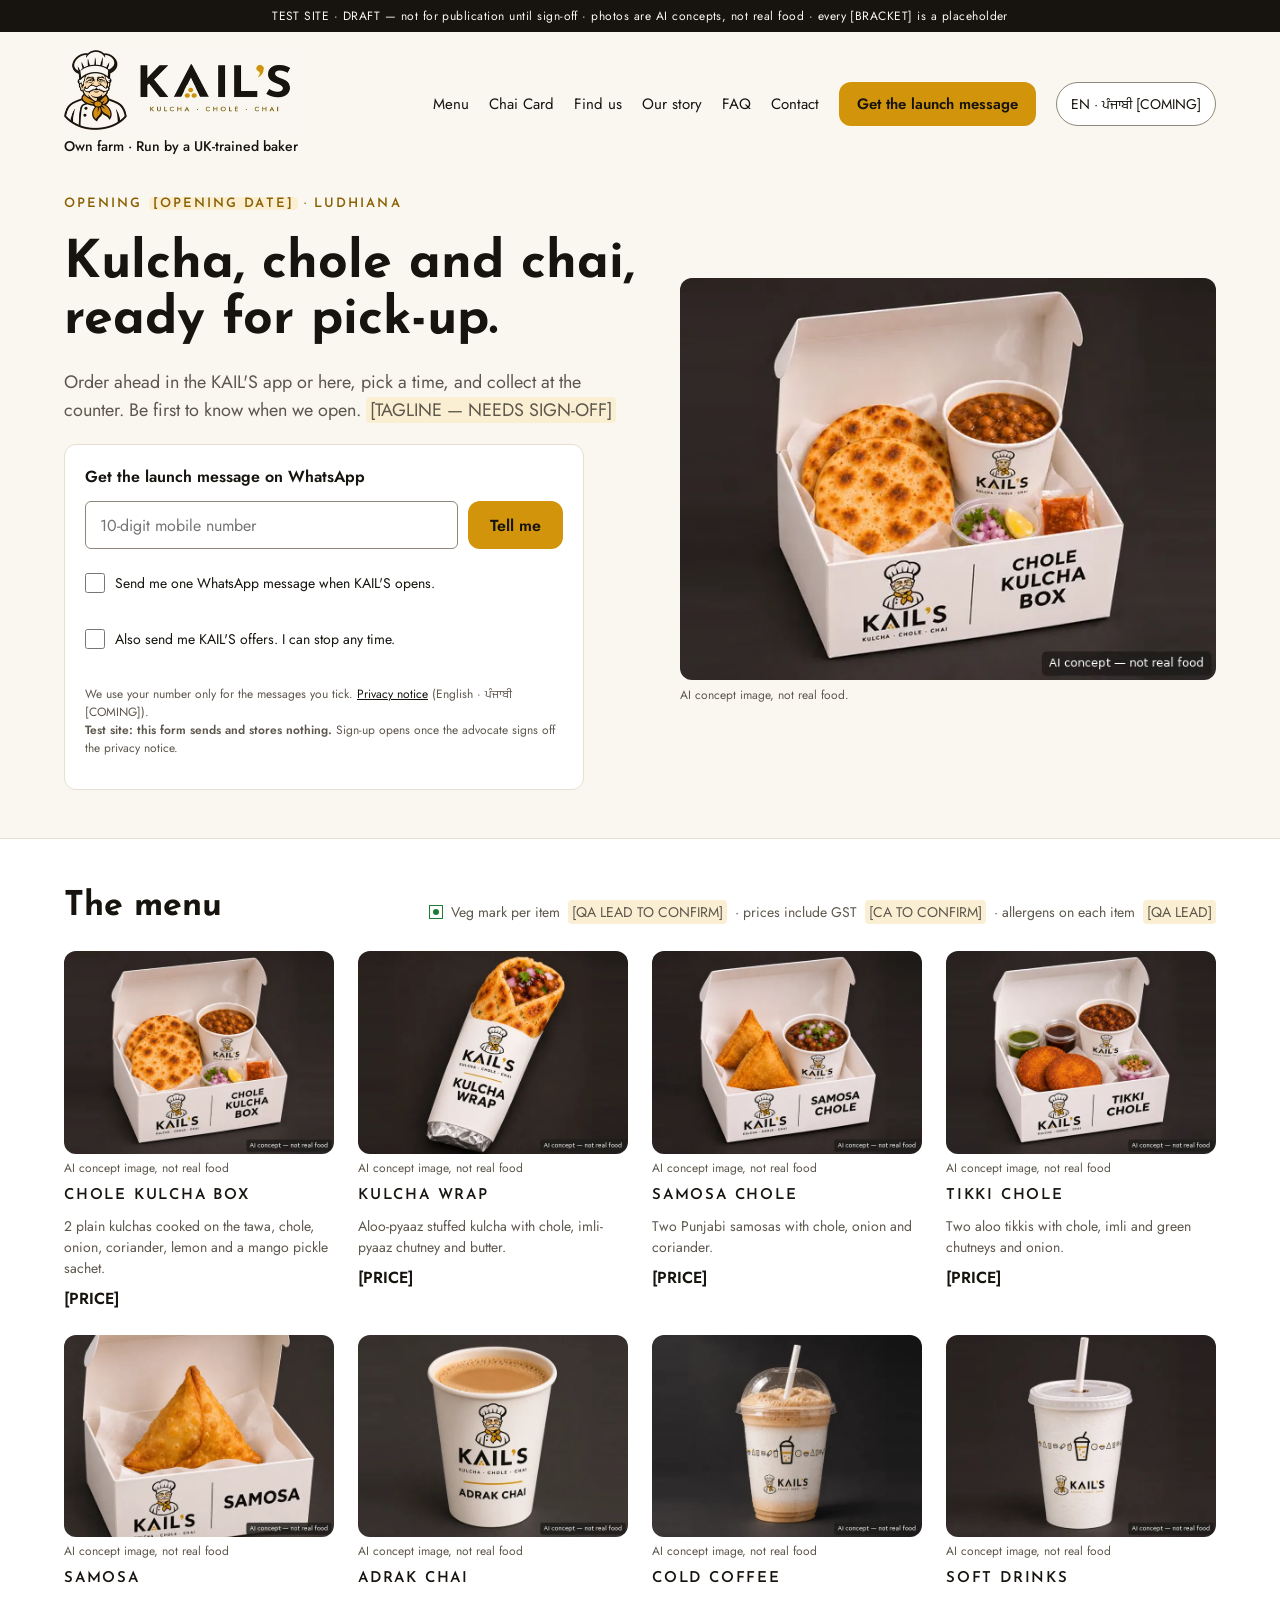
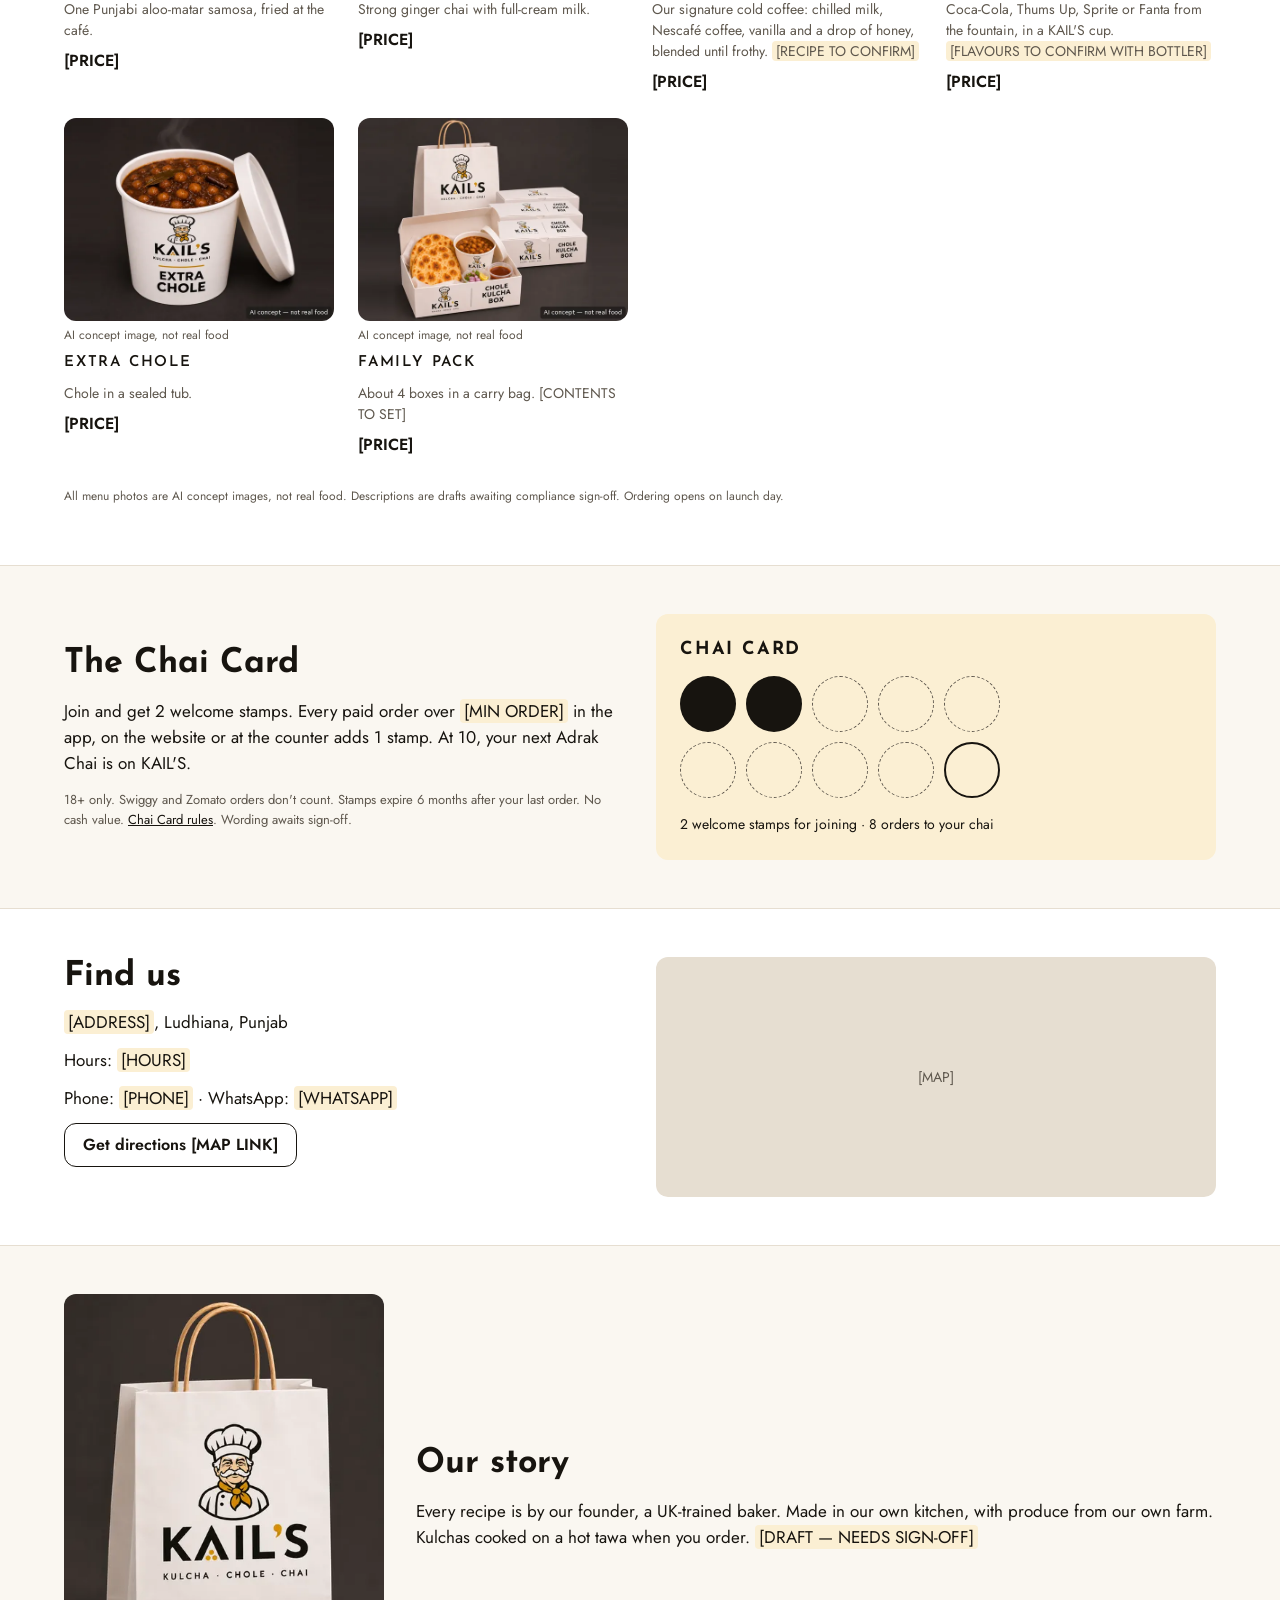
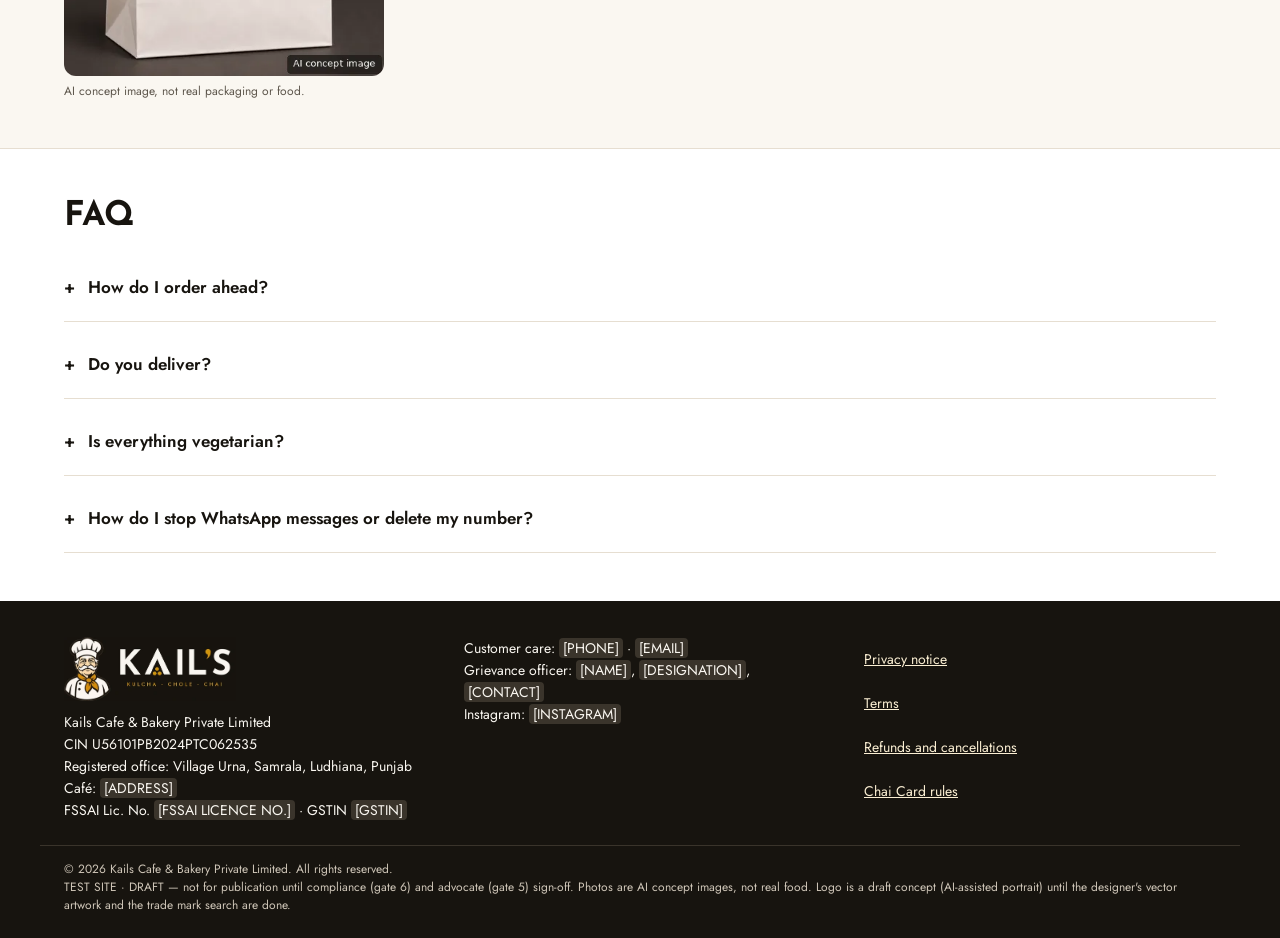
==== commit 18668acf: "Menu: add Cold Coffee and Soft Drinks (DRAFT)" ====
--- a/docs/index.html
+++ b/docs/index.html
@@ -9,7 +9,8 @@
 <meta property="og:site_name" content="KAIL'S">
 <meta property="og:title" content="KAIL'S · Kulcha · Chole · Chai">
 <meta name="theme-color" content="#17140F">
-<meta property="og:image" content="img/og-kails.png">
+<meta property="og:image" content="https://kails-app.github.io/kails-web/img/og-kails.png">
+<meta property="og:url" content="https://kails-app.github.io/kails-web/">
 <meta property="og:description" content="Coming soon to Ludhiana. Test site, draft.">
 <link rel="icon" href="favicon-32.png" type="image/png" sizes="32x32">
 <link rel="apple-touch-icon" href="apple-touch-icon.png">
@@ -76,6 +77,8 @@
       <li class="item"><img src="img/tikki-chole-v7-600.webp" width="600" height="450" loading="lazy" alt="Tikki Chole (AI concept image)"><div class="ai-cap">AI concept image, not real food</div><div class="name">TIKKI CHOLE</div><div class="desc">Two aloo tikkis with chole, imli and green chutneys and onion.</div><div class="price">[PRICE]</div></li>
       <li class="item"><img src="img/samosa-v5-600.webp" width="600" height="450" loading="lazy" alt="Samosa (AI concept image)"><div class="ai-cap">AI concept image, not real food</div><div class="name">SAMOSA</div><div class="desc">One Punjabi aloo-matar samosa, fried at the café.</div><div class="price">[PRICE]</div></li>
       <li class="item"><img src="img/adrak-chai-v5-600.webp" width="600" height="450" loading="lazy" alt="Adrak Chai (AI concept image)"><div class="ai-cap">AI concept image, not real food</div><div class="name">ADRAK CHAI</div><div class="desc">Strong ginger chai with full-cream milk.</div><div class="price">[PRICE]</div></li>
+      <li class="item"><img src="img/cold-coffee-v1-600.webp" width="600" height="450" loading="lazy" alt="Cold Coffee in a KAIL'S cup (AI concept image)"><div class="ai-cap">AI concept image, not real food</div><div class="name">COLD COFFEE</div><div class="desc">Our signature cold coffee: chilled milk, Nescafé coffee, vanilla and a drop of honey, blended until frothy. <span class="ph">[RECIPE TO CONFIRM]</span></div><div class="price">[PRICE]</div></li>
+      <li class="item"><img src="img/soft-drink-v1-600.webp" width="600" height="450" loading="lazy" alt="Fountain soft drink in a KAIL'S cup (AI concept image)"><div class="ai-cap">AI concept image, not real food</div><div class="name">SOFT DRINKS</div><div class="desc">Coca-Cola, Thums Up, Sprite or Fanta from the fountain, in a KAIL'S cup. <span class="ph">[FLAVOURS TO CONFIRM WITH BOTTLER]</span></div><div class="price">[PRICE]</div></li>
       <li class="item"><img src="img/extra-chole-v7-600.webp" width="600" height="450" loading="lazy" alt="Extra Chole (AI concept image)"><div class="ai-cap">AI concept image, not real food</div><div class="name">EXTRA CHOLE</div><div class="desc">Chole in a sealed tub.</div><div class="price">[PRICE]</div></li>
       <li class="item"><img src="img/family-pack-v5-600.webp" width="600" height="450" loading="lazy" alt="Family Pack boxes and bag (AI concept image)"><div class="ai-cap">AI concept image, not real food</div><div class="name">FAMILY PACK</div><div class="desc">About 4 boxes in a carry bag. [CONTENTS TO SET]</div><div class="price">[PRICE]</div></li>
     </ul>
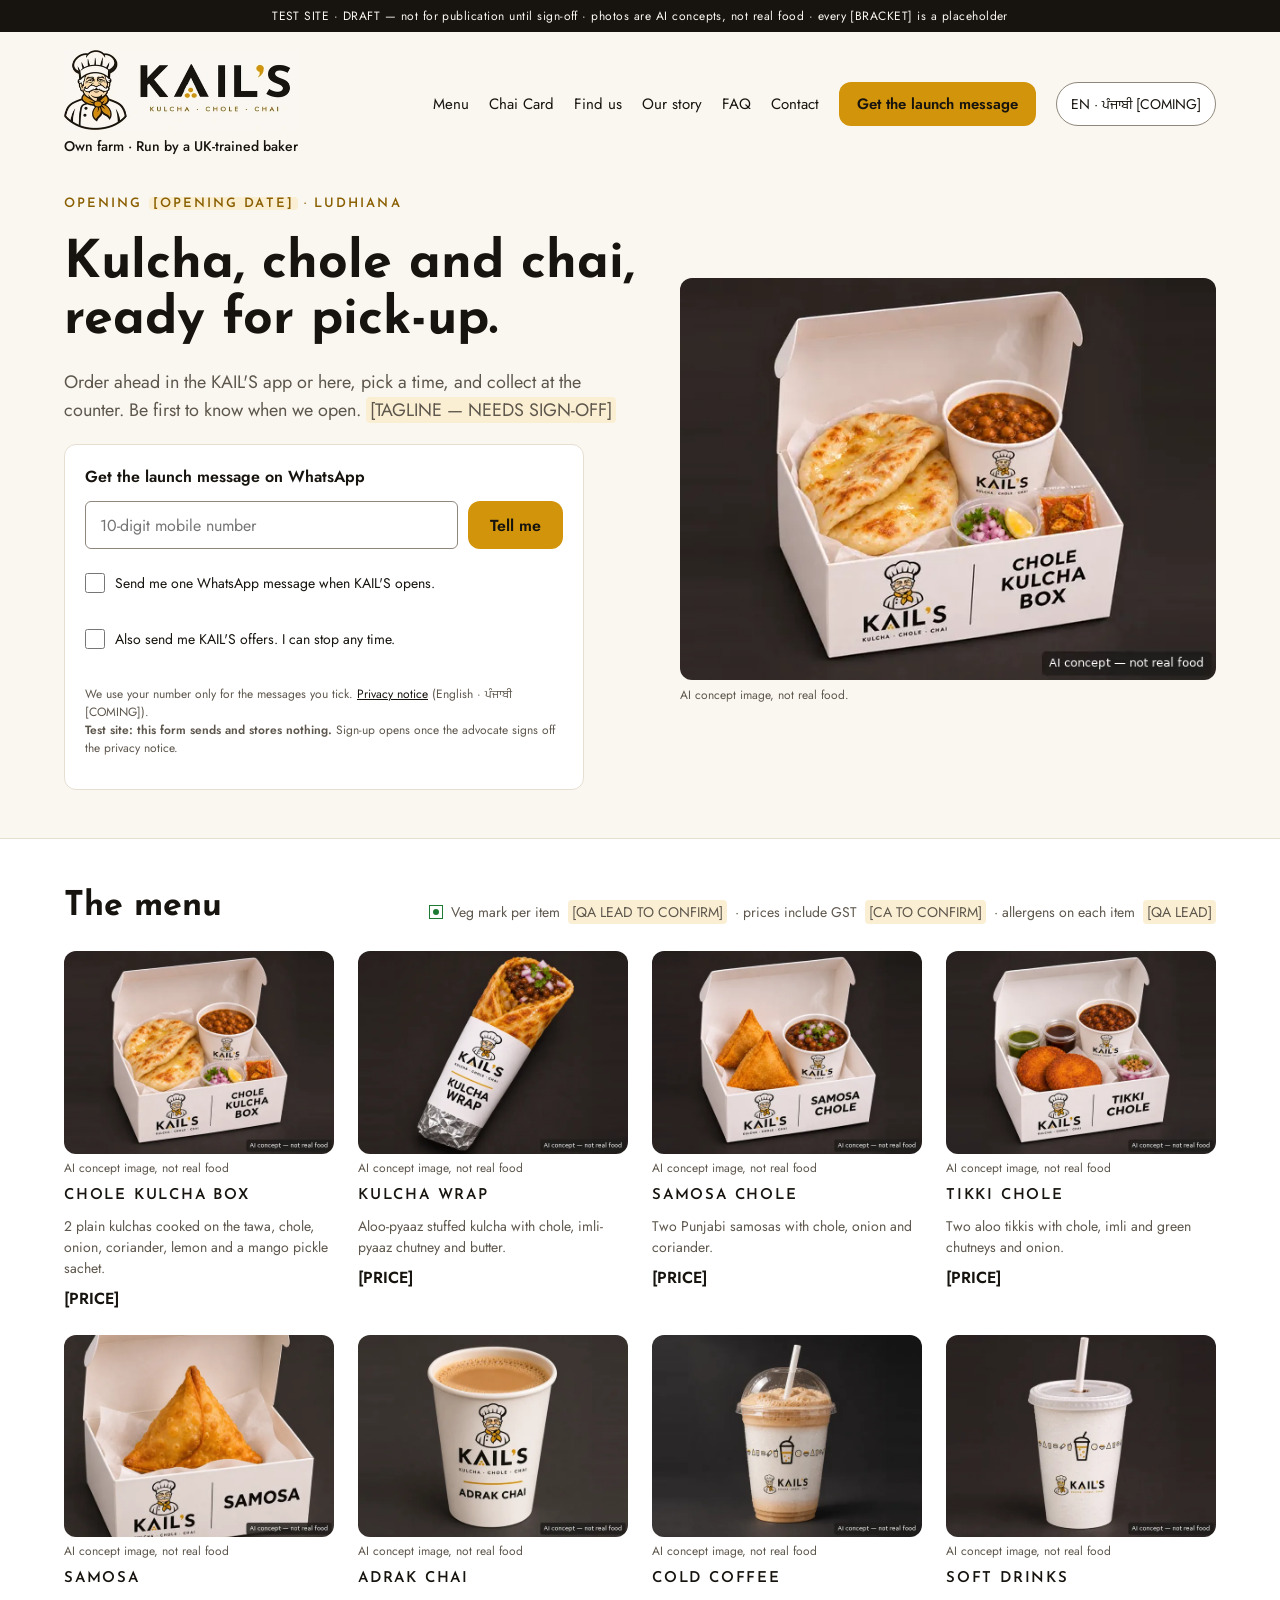
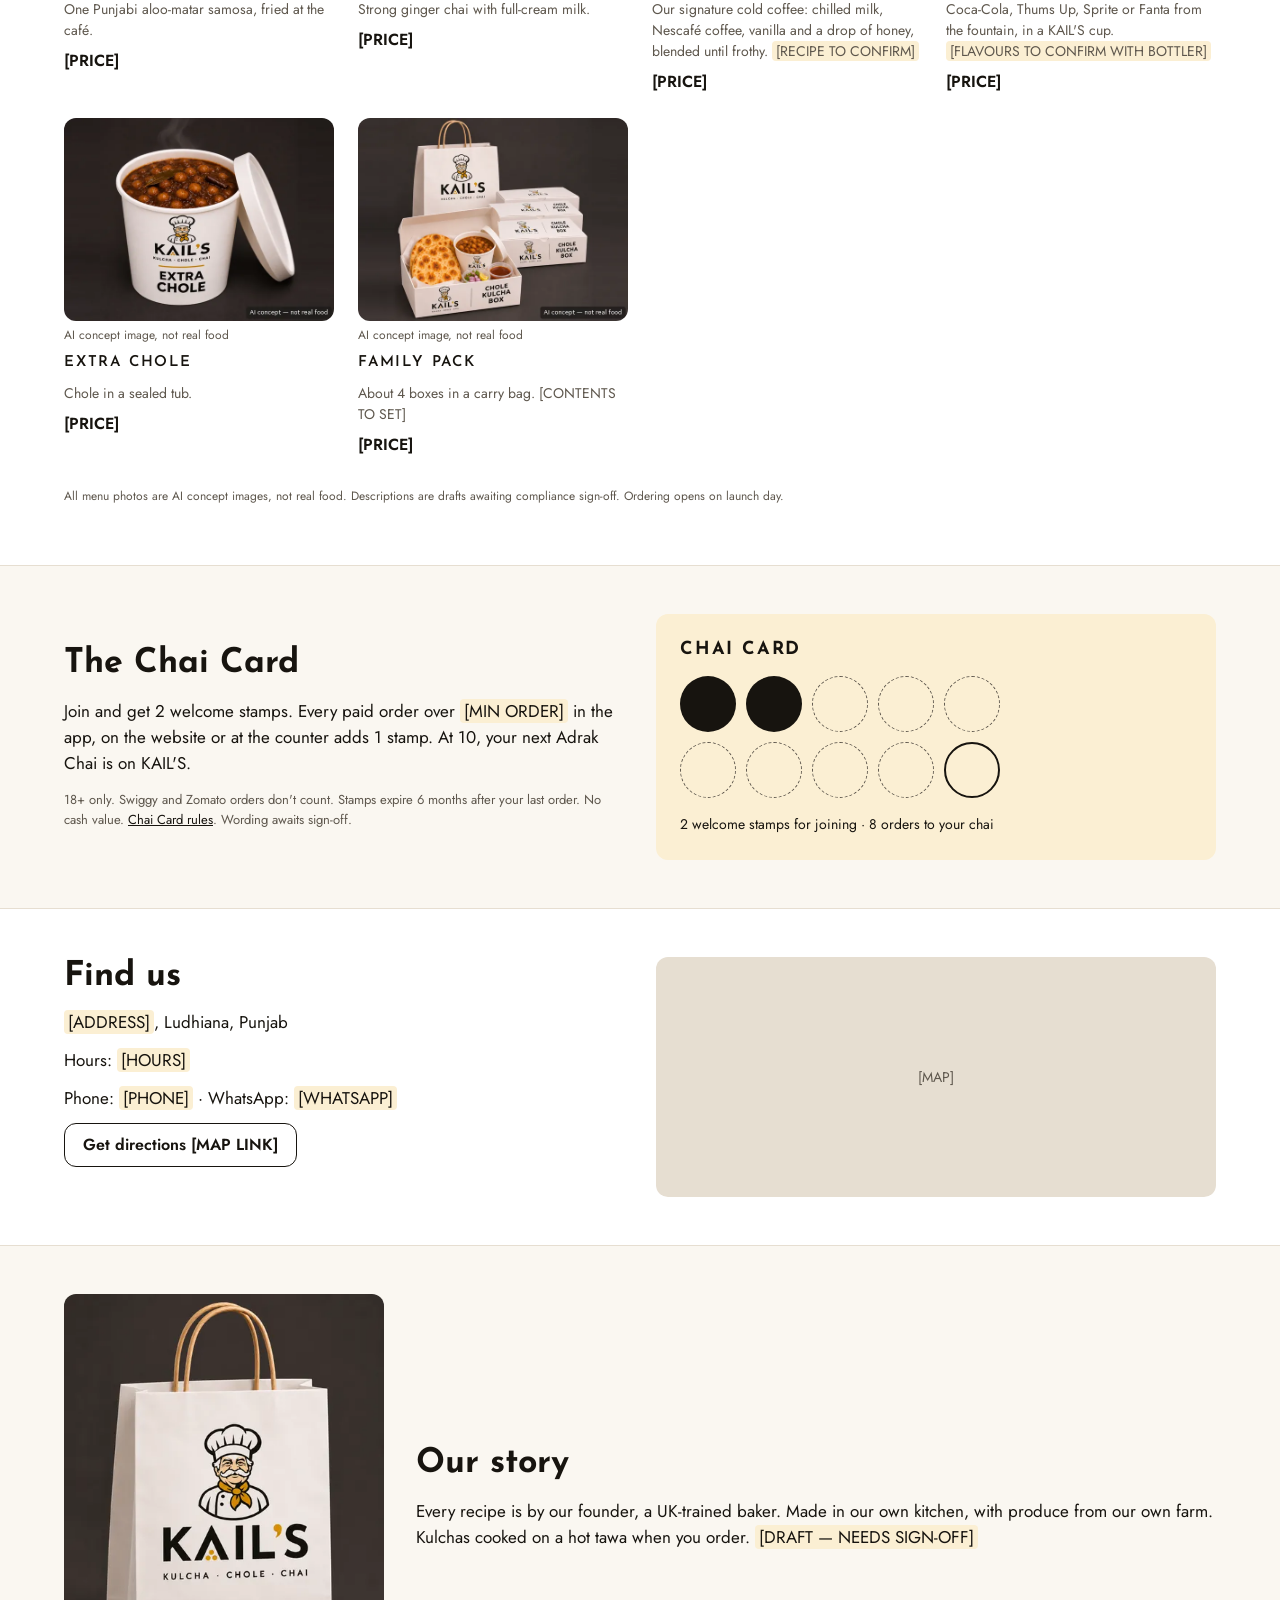
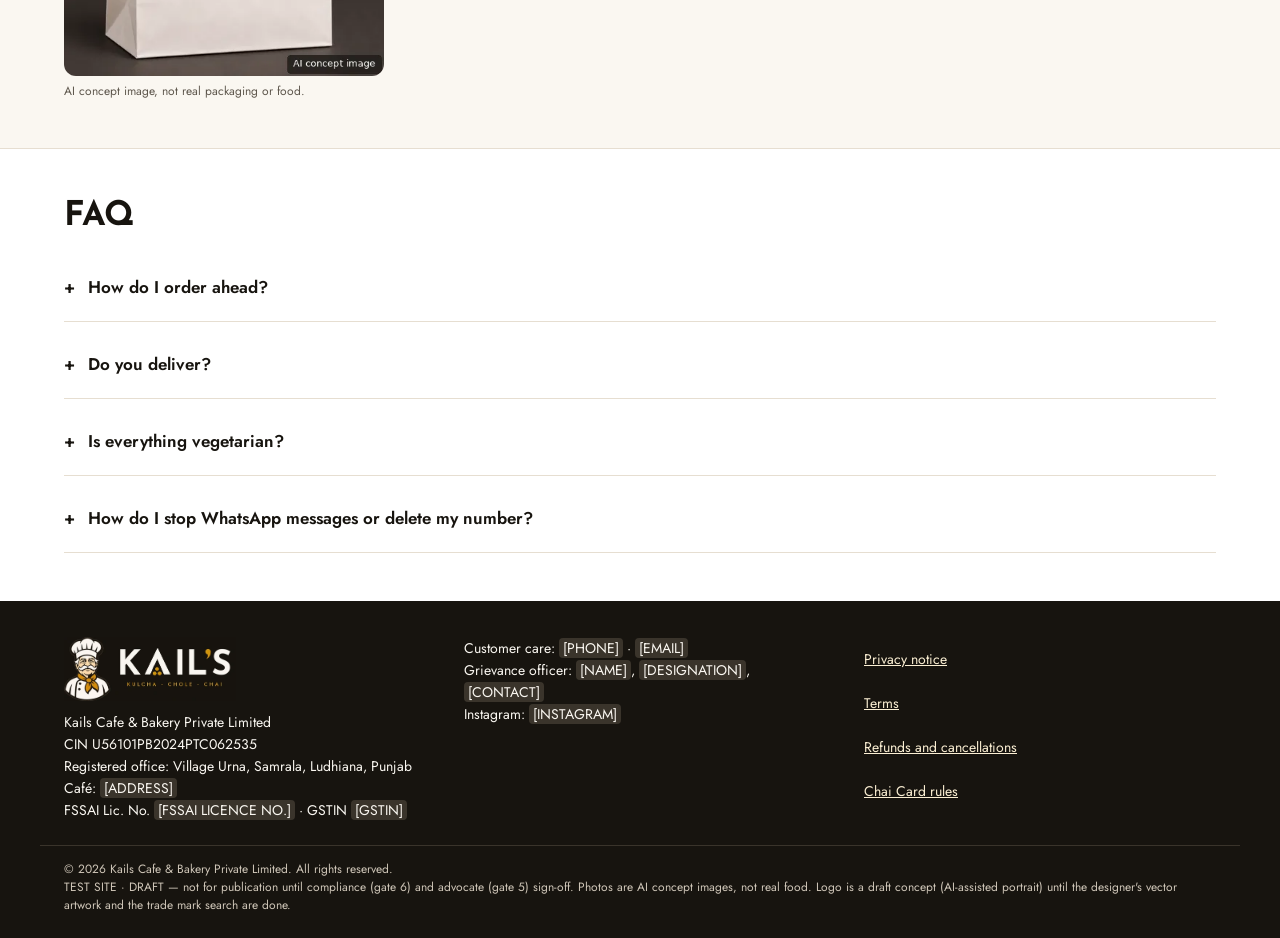
==== commit 790a6350: "Home page uses kulcha v8 photos" ====
--- a/docs/index.html
+++ b/docs/index.html
@@ -16,7 +16,7 @@
 <link rel="apple-touch-icon" href="apple-touch-icon.png">
 <link rel="preload" href="fonts/josefin-sans-latin-700-normal.woff2" as="font" type="font/woff2" crossorigin>
 <link rel="preload" href="fonts/jost-latin-400-normal.woff2" as="font" type="font/woff2" crossorigin>
-<link rel="preload" as="image" type="image/webp" imagesrcset="img/chole-kulcha-box-v6-600.webp 600w, img/chole-kulcha-box-v6-800.webp 800w, img/chole-kulcha-box-v6-1200.webp 1200w" imagesizes="(max-width: 900px) 92vw, 560px" fetchpriority="high">
+<link rel="preload" as="image" type="image/webp" imagesrcset="img/chole-kulcha-box-v8-600.webp 600w, img/chole-kulcha-box-v8-800.webp 800w, img/chole-kulcha-box-v8-1200.webp 1200w" imagesizes="(max-width: 900px) 92vw, 560px" fetchpriority="high">
 <link rel="stylesheet" href="css/site.css">
 </head>
 <body>
@@ -59,7 +59,7 @@
     </form>
   </div>
   <figure>
-    <img src="img/chole-kulcha-box-v6-1200.webp" srcset="img/chole-kulcha-box-v6-600.webp 600w, img/chole-kulcha-box-v6-800.webp 800w, img/chole-kulcha-box-v6-1200.webp 1200w" sizes="(max-width: 900px) 92vw, 560px" width="1200" height="900" alt="Kulchas and chole in a KAIL'S Chole Kulcha Box (AI concept image, not real food)" fetchpriority="high">
+    <img src="img/chole-kulcha-box-v8-1200.webp" srcset="img/chole-kulcha-box-v8-600.webp 600w, img/chole-kulcha-box-v8-800.webp 800w, img/chole-kulcha-box-v8-1200.webp 1200w" sizes="(max-width: 900px) 92vw, 560px" width="1200" height="900" alt="Kulchas and chole in a KAIL'S Chole Kulcha Box (AI concept image, not real food)" fetchpriority="high">
     <figcaption>AI concept image, not real food.</figcaption>
   </figure>
 </section>
@@ -71,8 +71,8 @@
       <div class="legend"><span class="veg" aria-hidden="true"></span>Veg mark per item <span class="ph">[QA LEAD TO CONFIRM]</span> · prices include GST <span class="ph">[CA TO CONFIRM]</span> · allergens on each item <span class="ph">[QA LEAD]</span></div>
     </div>
     <ul class="menu-grid">
-      <li class="item"><img src="img/chole-kulcha-box-v6-600.webp" width="600" height="450" loading="lazy" alt="Chole Kulcha Box (AI concept image)"><div class="ai-cap">AI concept image, not real food</div><div class="name">CHOLE KULCHA BOX</div><div class="desc">2 plain kulchas cooked on the tawa, chole, onion, coriander, lemon and a mango pickle sachet.</div><div class="price">[PRICE]</div></li>
-      <li class="item"><img src="img/kulcha-wrap-v6-600.webp" width="600" height="450" loading="lazy" alt="Kulcha Wrap (AI concept image)"><div class="ai-cap">AI concept image, not real food</div><div class="name">KULCHA WRAP</div><div class="desc">Aloo-pyaaz stuffed kulcha with chole, imli-pyaaz chutney and butter.</div><div class="price">[PRICE]</div></li>
+      <li class="item"><img src="img/chole-kulcha-box-v8-600.webp" width="600" height="450" loading="lazy" alt="Chole Kulcha Box (AI concept image)"><div class="ai-cap">AI concept image, not real food</div><div class="name">CHOLE KULCHA BOX</div><div class="desc">2 plain kulchas cooked on the tawa, chole, onion, coriander, lemon and a mango pickle sachet.</div><div class="price">[PRICE]</div></li>
+      <li class="item"><img src="img/kulcha-wrap-v8-600.webp" width="600" height="450" loading="lazy" alt="Kulcha Wrap (AI concept image)"><div class="ai-cap">AI concept image, not real food</div><div class="name">KULCHA WRAP</div><div class="desc">Aloo-pyaaz stuffed kulcha with chole, imli-pyaaz chutney and butter.</div><div class="price">[PRICE]</div></li>
       <li class="item"><img src="img/samosa-chole-v7-600.webp" width="600" height="450" loading="lazy" alt="Samosa Chole (AI concept image)"><div class="ai-cap">AI concept image, not real food</div><div class="name">SAMOSA CHOLE</div><div class="desc">Two Punjabi samosas with chole, onion and coriander.</div><div class="price">[PRICE]</div></li>
       <li class="item"><img src="img/tikki-chole-v7-600.webp" width="600" height="450" loading="lazy" alt="Tikki Chole (AI concept image)"><div class="ai-cap">AI concept image, not real food</div><div class="name">TIKKI CHOLE</div><div class="desc">Two aloo tikkis with chole, imli and green chutneys and onion.</div><div class="price">[PRICE]</div></li>
       <li class="item"><img src="img/samosa-v5-600.webp" width="600" height="450" loading="lazy" alt="Samosa (AI concept image)"><div class="ai-cap">AI concept image, not real food</div><div class="name">SAMOSA</div><div class="desc">One Punjabi aloo-matar samosa, fried at the café.</div><div class="price">[PRICE]</div></li>
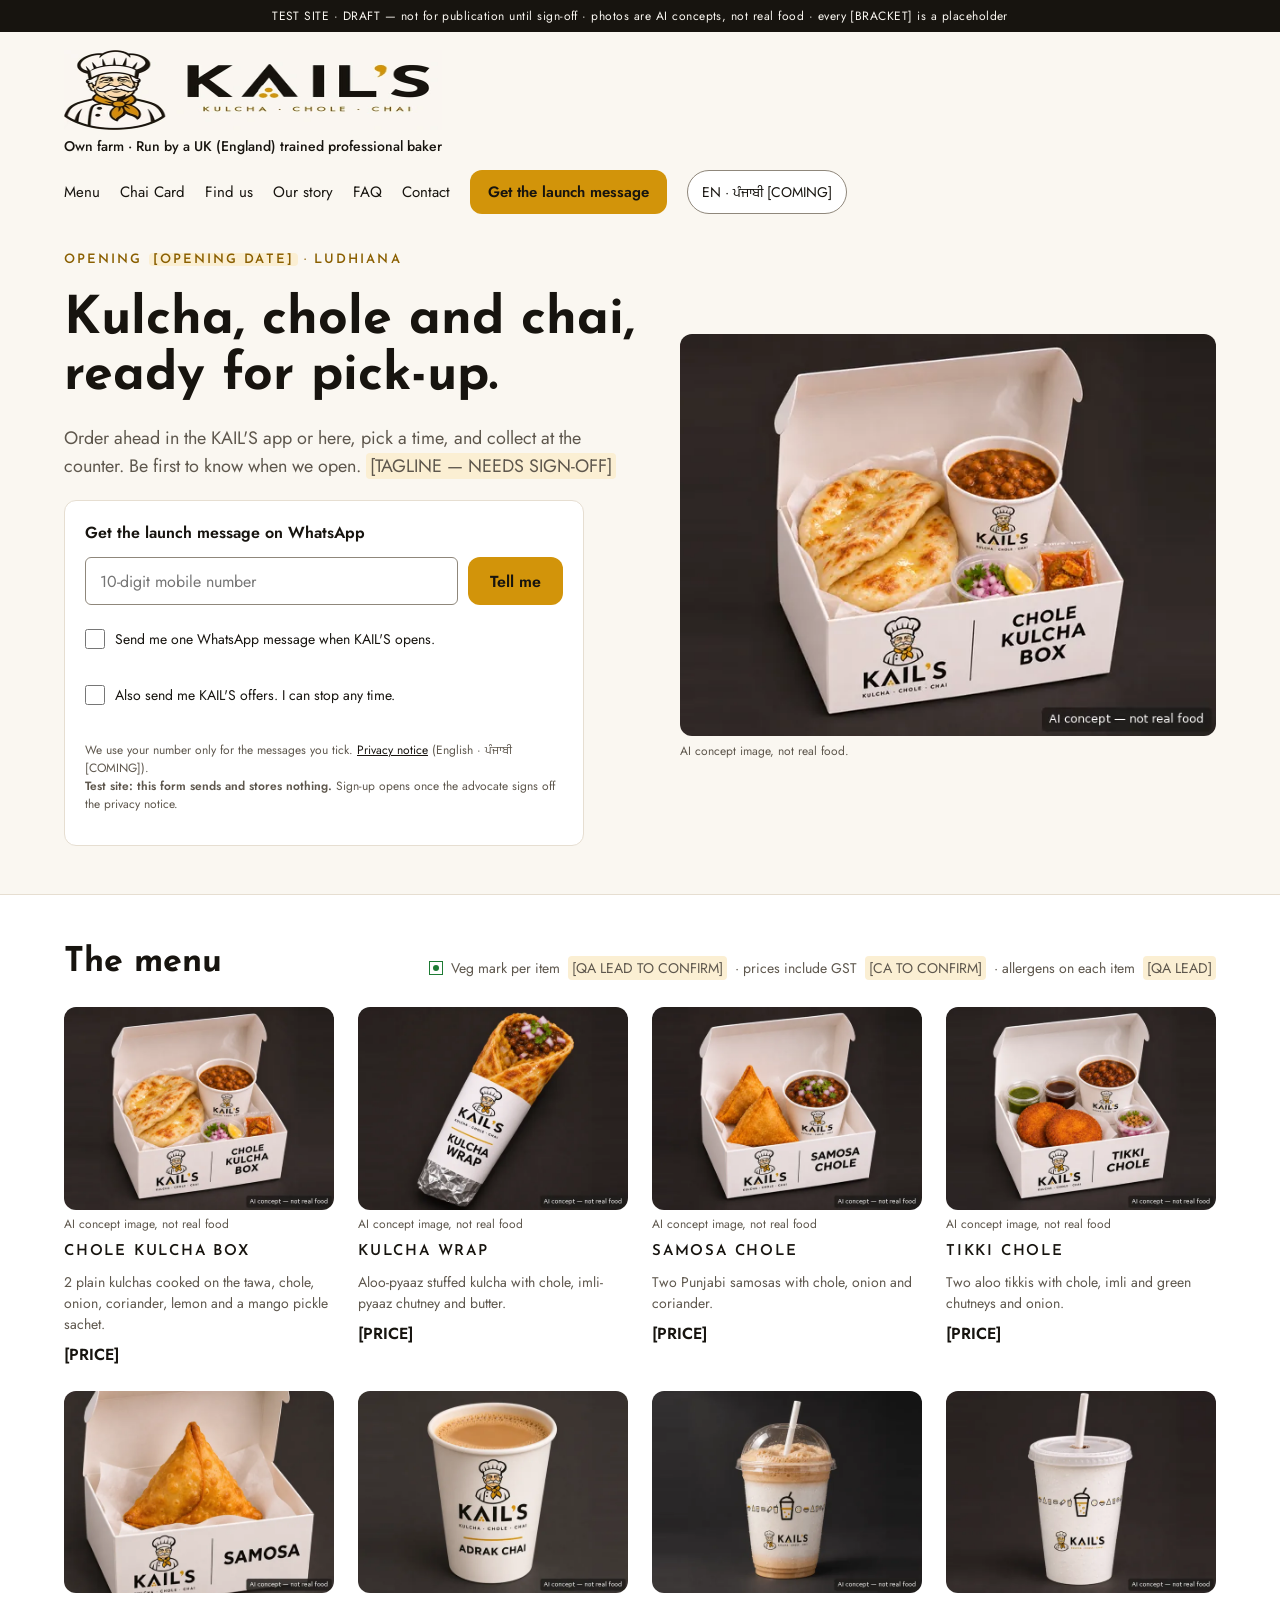
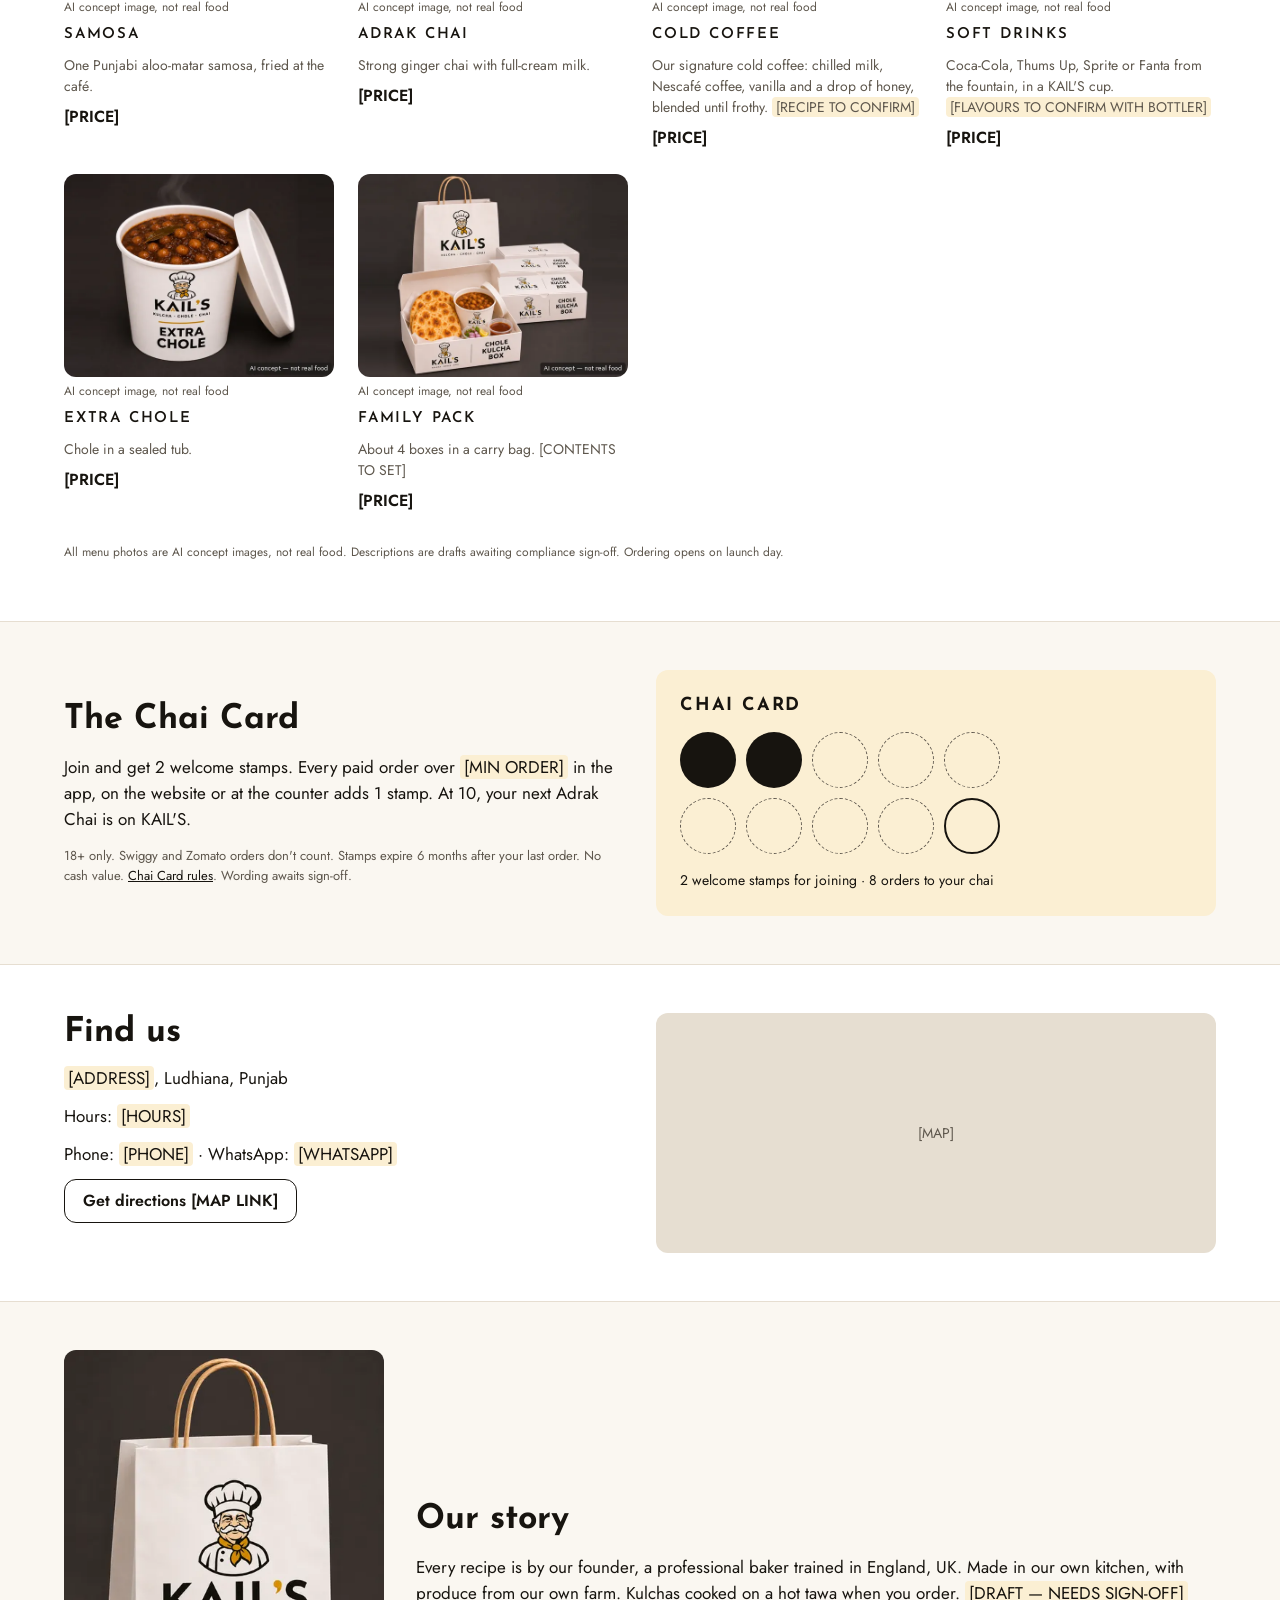
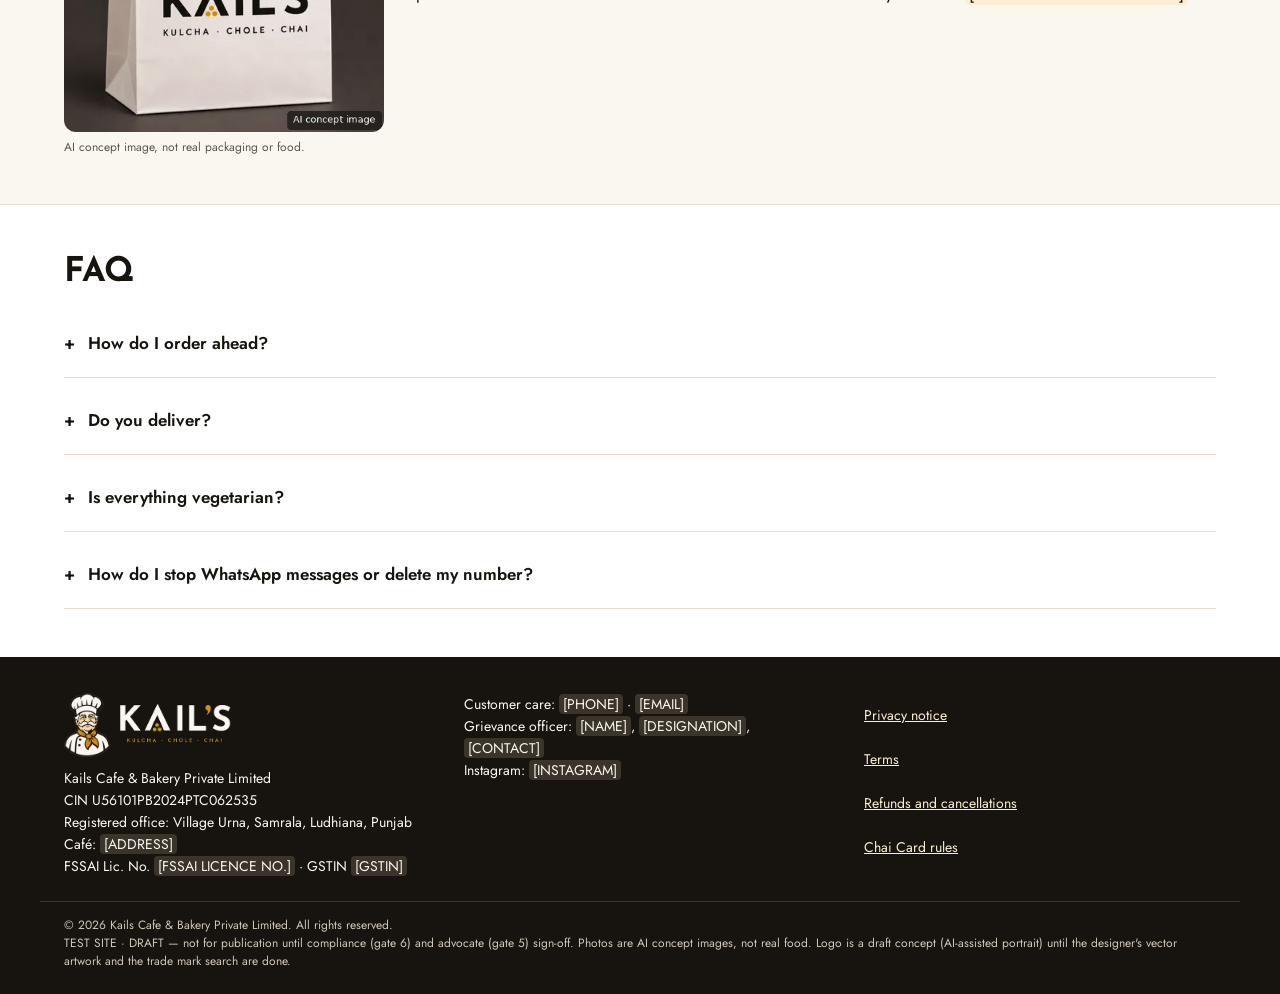
==== commit 842682be: "Founder line: UK (England) trained professional baker" ====
--- a/docs/index.html
+++ b/docs/index.html
@@ -25,7 +25,7 @@
 <div class="draft-bar" role="note">TEST SITE · DRAFT — not for publication until sign-off · photos are AI concepts, not real food · every [BRACKET] is a placeholder</div>
 
 <header class="site wrap">
-  <a class="brand" href="index.html"><img src="img/logo-kails-header.webp" width="215" height="80" alt="KAIL'S — Kulcha · Chole · Chai, home"><span class="brand-line">Own farm · Run by a UK-trained baker</span></a>
+  <a class="brand" href="index.html"><img src="img/logo-kails-header.webp" width="215" height="80" alt="KAIL'S — Kulcha · Chole · Chai, home"><span class="brand-line">Own farm · Run by a UK (England) trained professional baker</span></a>
   <nav class="main" aria-label="Main">
     <a href="#menu">Menu</a>
     <a href="#chai-card">Chai Card</a>
@@ -127,7 +127,7 @@
     </figure>
     <div class="stack">
       <h2>Our story</h2>
-      <p class="body-lg">Every recipe is by our founder, a UK-trained baker. Made in our own kitchen, with produce from our own farm. Kulchas cooked on a hot tawa when you order. <span class="ph">[DRAFT — NEEDS SIGN-OFF]</span></p>
+      <p class="body-lg">Every recipe is by our founder, a professional baker trained in England, UK. Made in our own kitchen, with produce from our own farm. Kulchas cooked on a hot tawa when you order. <span class="ph">[DRAFT — NEEDS SIGN-OFF]</span></p>
     </div>
   </div>
 </section>
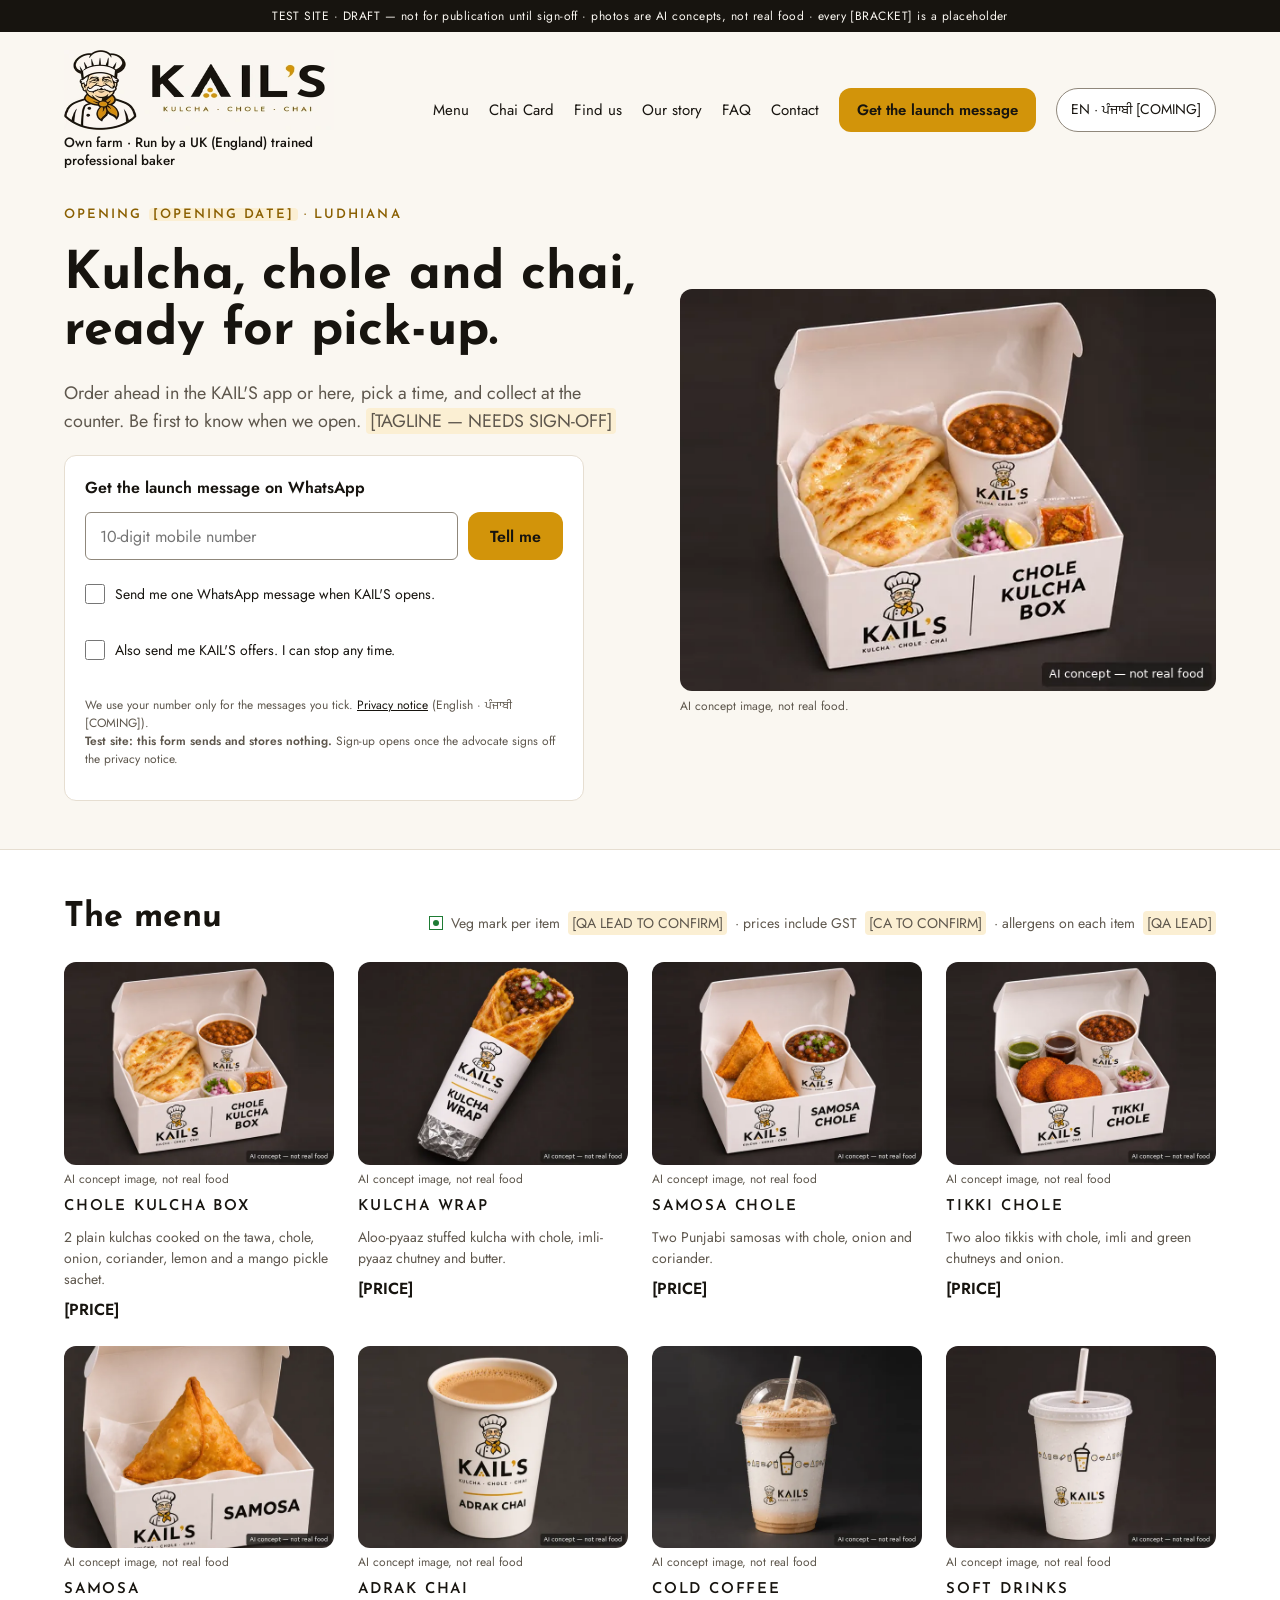
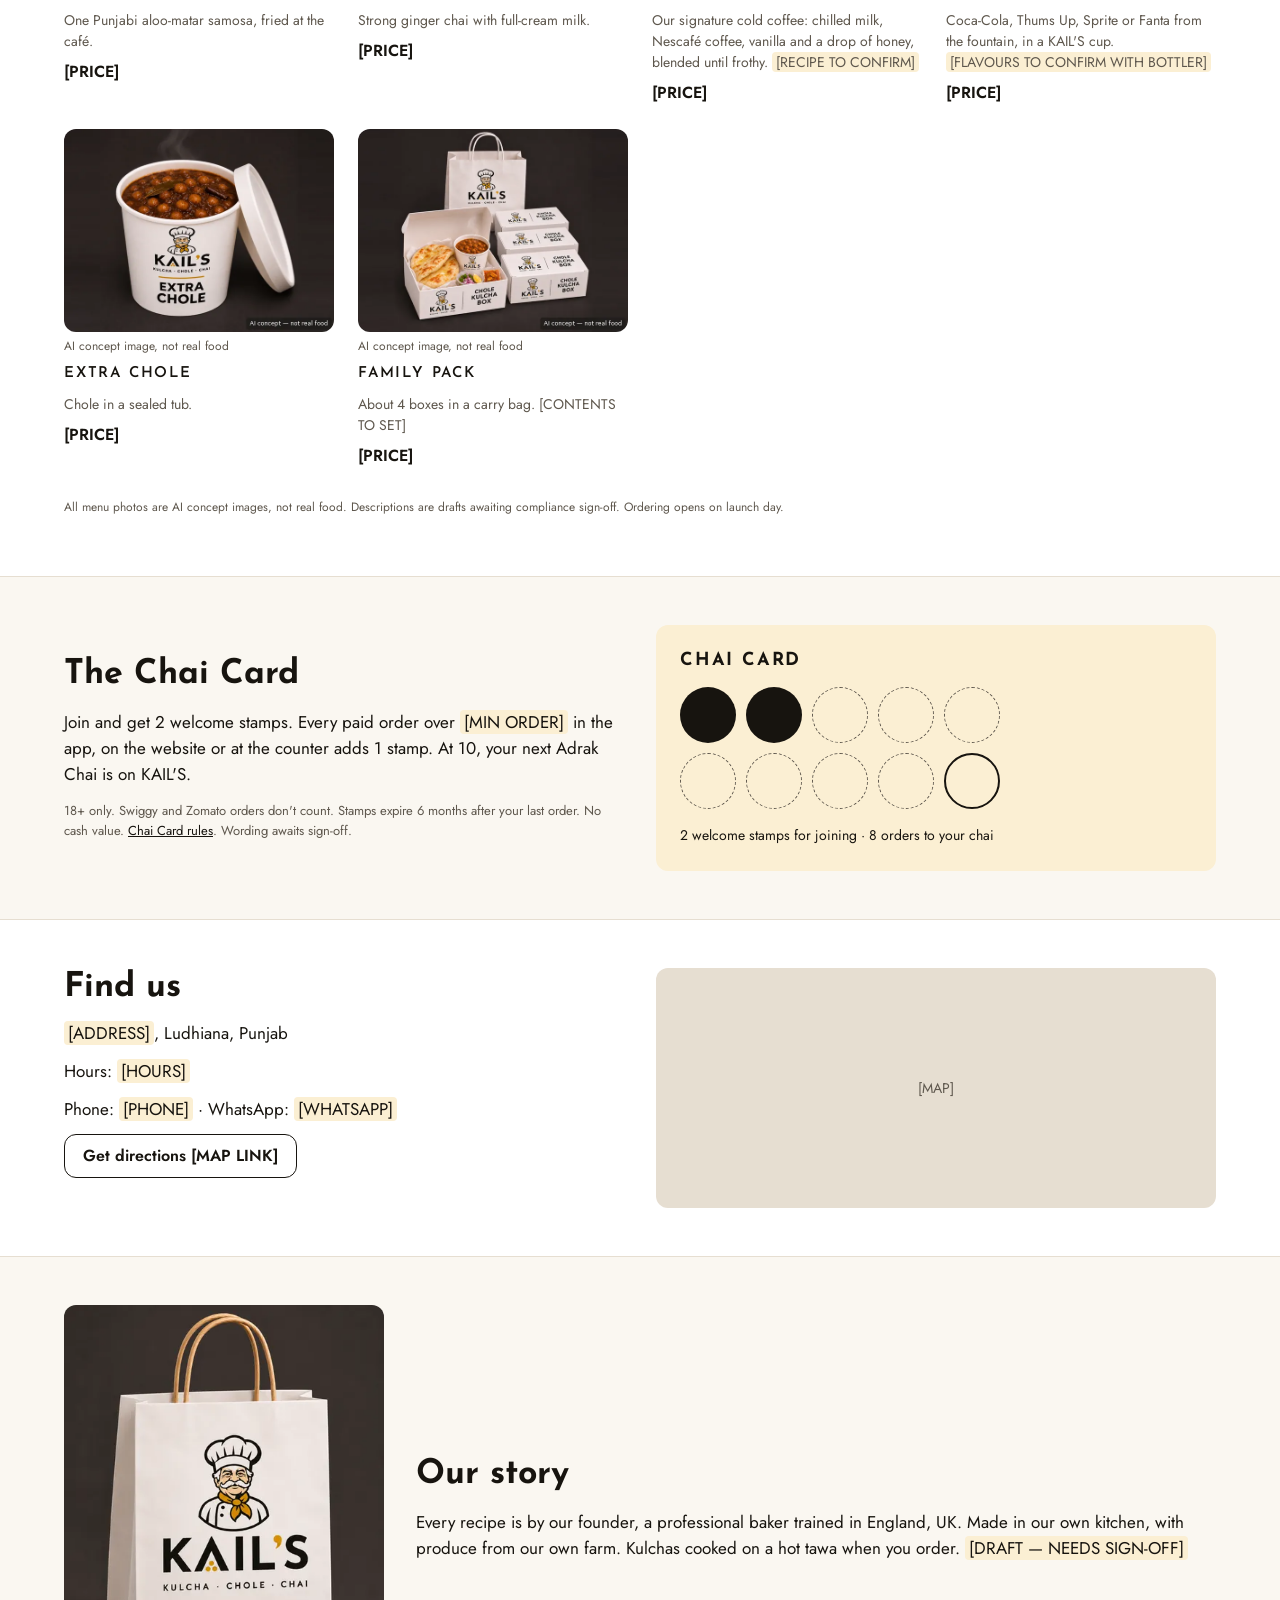
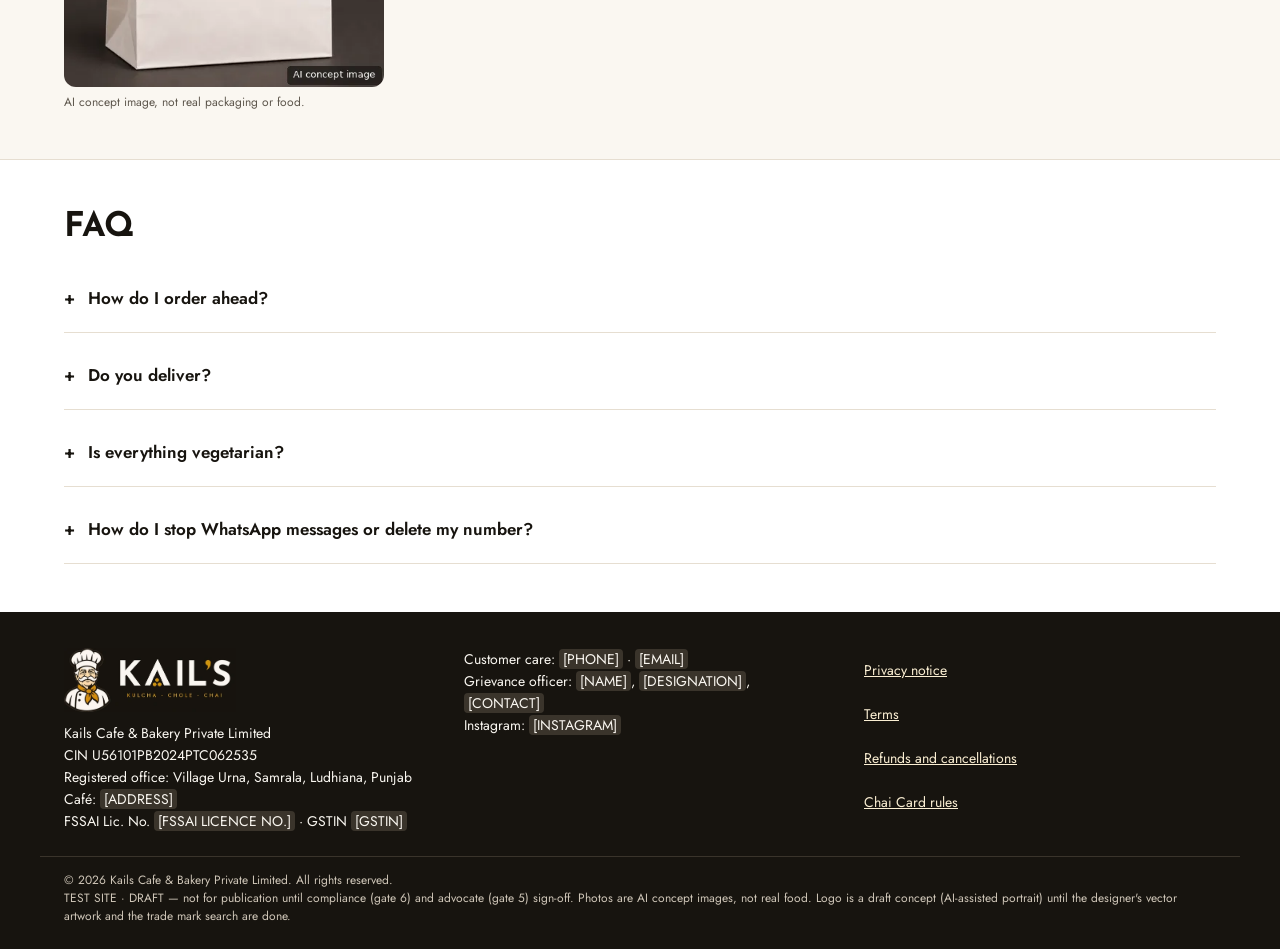
==== commit b9af73c3: "Home page uses Family Pack v8 photo" ====
--- a/docs/index.html
+++ b/docs/index.html
@@ -80,7 +80,7 @@
       <li class="item"><img src="img/cold-coffee-v1-600.webp" width="600" height="450" loading="lazy" alt="Cold Coffee in a KAIL'S cup (AI concept image)"><div class="ai-cap">AI concept image, not real food</div><div class="name">COLD COFFEE</div><div class="desc">Our signature cold coffee: chilled milk, Nescafé coffee, vanilla and a drop of honey, blended until frothy. <span class="ph">[RECIPE TO CONFIRM]</span></div><div class="price">[PRICE]</div></li>
       <li class="item"><img src="img/soft-drink-v1-600.webp" width="600" height="450" loading="lazy" alt="Fountain soft drink in a KAIL'S cup (AI concept image)"><div class="ai-cap">AI concept image, not real food</div><div class="name">SOFT DRINKS</div><div class="desc">Coca-Cola, Thums Up, Sprite or Fanta from the fountain, in a KAIL'S cup. <span class="ph">[FLAVOURS TO CONFIRM WITH BOTTLER]</span></div><div class="price">[PRICE]</div></li>
       <li class="item"><img src="img/extra-chole-v7-600.webp" width="600" height="450" loading="lazy" alt="Extra Chole (AI concept image)"><div class="ai-cap">AI concept image, not real food</div><div class="name">EXTRA CHOLE</div><div class="desc">Chole in a sealed tub.</div><div class="price">[PRICE]</div></li>
-      <li class="item"><img src="img/family-pack-v5-600.webp" width="600" height="450" loading="lazy" alt="Family Pack boxes and bag (AI concept image)"><div class="ai-cap">AI concept image, not real food</div><div class="name">FAMILY PACK</div><div class="desc">About 4 boxes in a carry bag. [CONTENTS TO SET]</div><div class="price">[PRICE]</div></li>
+      <li class="item"><img src="img/family-pack-v8-600.webp" width="600" height="450" loading="lazy" alt="Family Pack boxes and bag (AI concept image)"><div class="ai-cap">AI concept image, not real food</div><div class="name">FAMILY PACK</div><div class="desc">About 4 boxes in a carry bag. [CONTENTS TO SET]</div><div class="price">[PRICE]</div></li>
     </ul>
     <p class="ai-note">All menu photos are AI concept images, not real food. Descriptions are drafts awaiting compliance sign-off. Ordering opens on launch day.</p>
   </div>
--- a/docs/css/site.css
+++ b/docs/css/site.css
@@ -33,7 +33,7 @@
 header.site{display:flex;flex-wrap:wrap;gap:12px 16px;align-items:center;justify-content:space-between;padding-top:18px;padding-bottom:18px}
 .brand{text-decoration:none;display:flex;flex-direction:column}
 .brand img{display:block;height:80px;width:auto}
-.brand-line{font-family:var(--sans);font-weight:500;font-size:14px;color:var(--ink);margin-top:4px;white-space:nowrap}
+.brand-line{font-family:var(--sans);font-weight:500;font-size:13.5px;line-height:1.3;color:var(--ink);margin-top:4px;max-width:270px}
 footer.site .foot-logo{display:block;height:64px;width:auto;margin-bottom:10px}
 .brand .word{font-family:var(--display);font-weight:700;font-size:32px;line-height:32px}
 .brand .rule{width:80px;height:3px;background:var(--mustard);margin-top:4px}
@@ -125,7 +125,7 @@
 @media (max-width:640px){
   header.site{padding-top:12px;padding-bottom:6px}
   .brand img{height:60px}
-  .brand-line{font-size:12px;margin-top:2px}
+  .brand-line{font-size:12px;margin-top:2px;max-width:240px}
   nav.main{gap:0 14px;font-size:14px}
   nav.main a.btn-head{display:none} /* the sign-up form sits right below on phones */
   h2{font-size:28px;line-height:34px}
